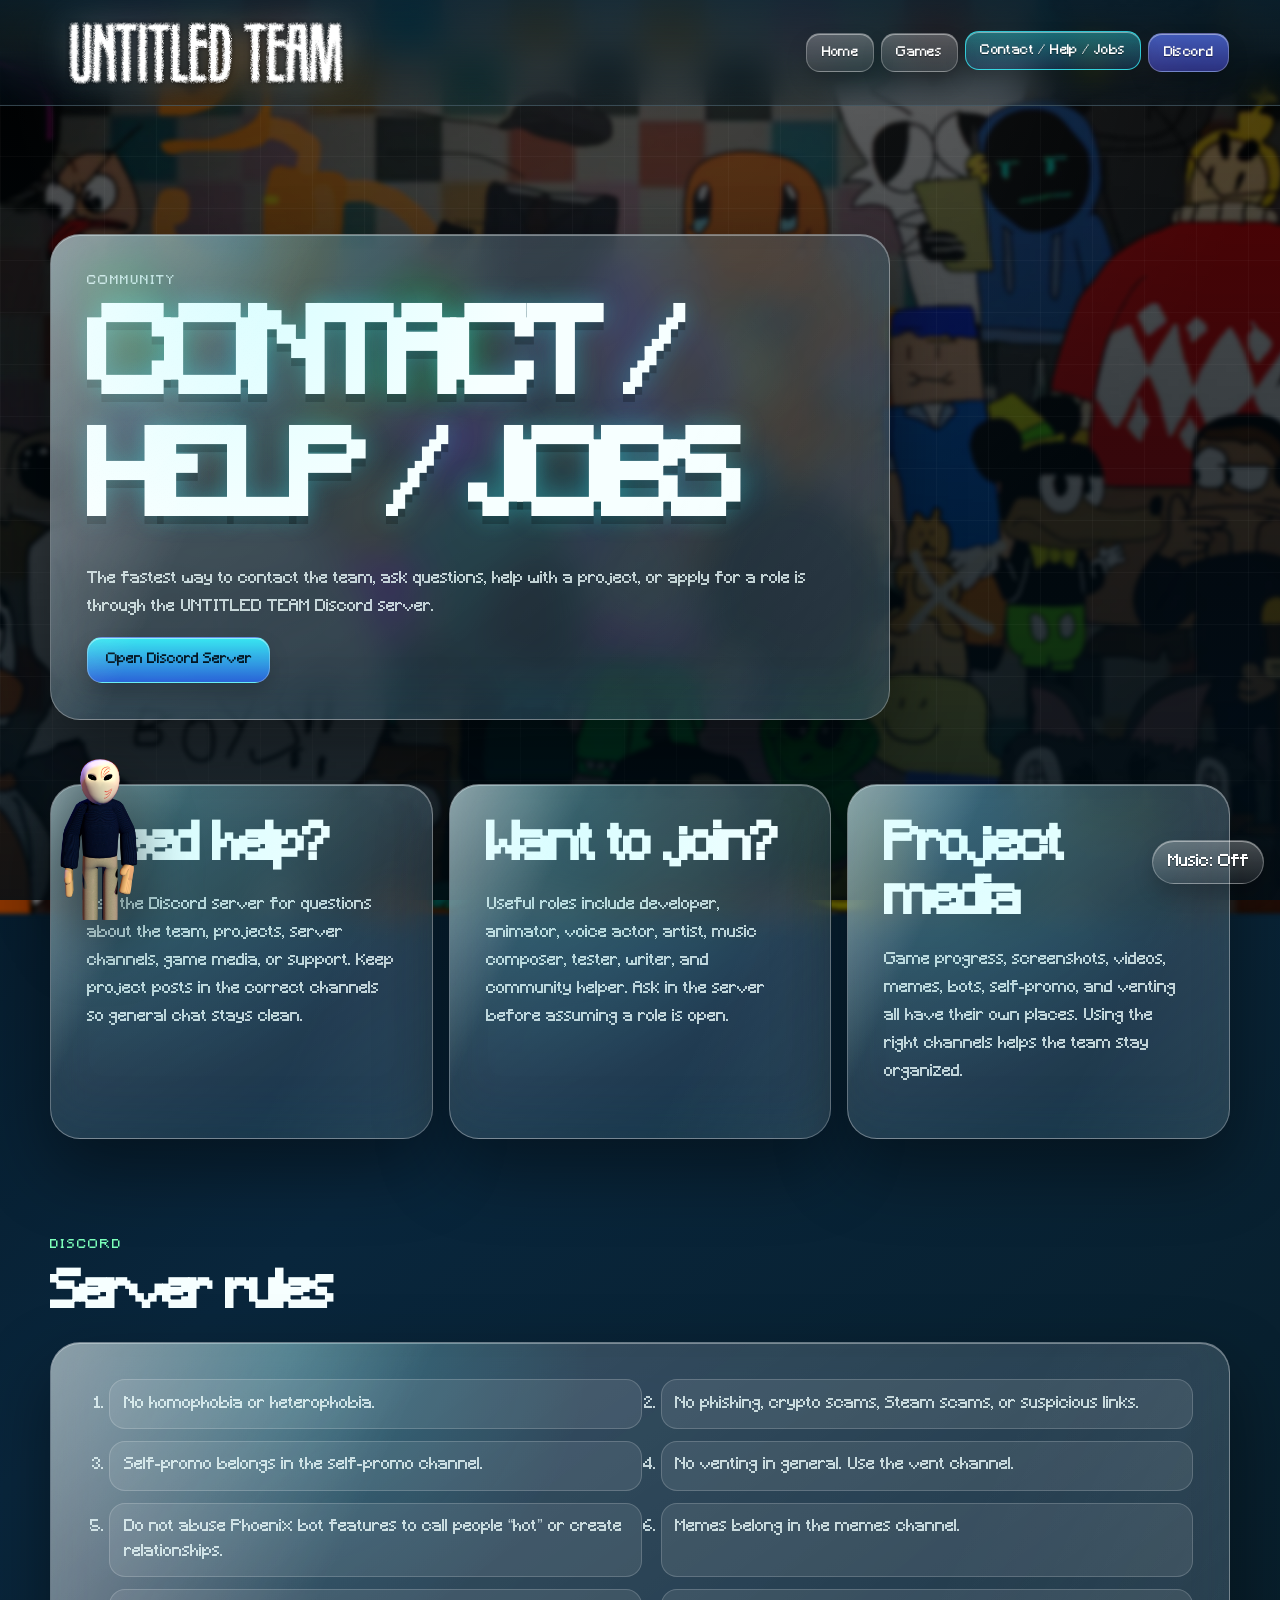
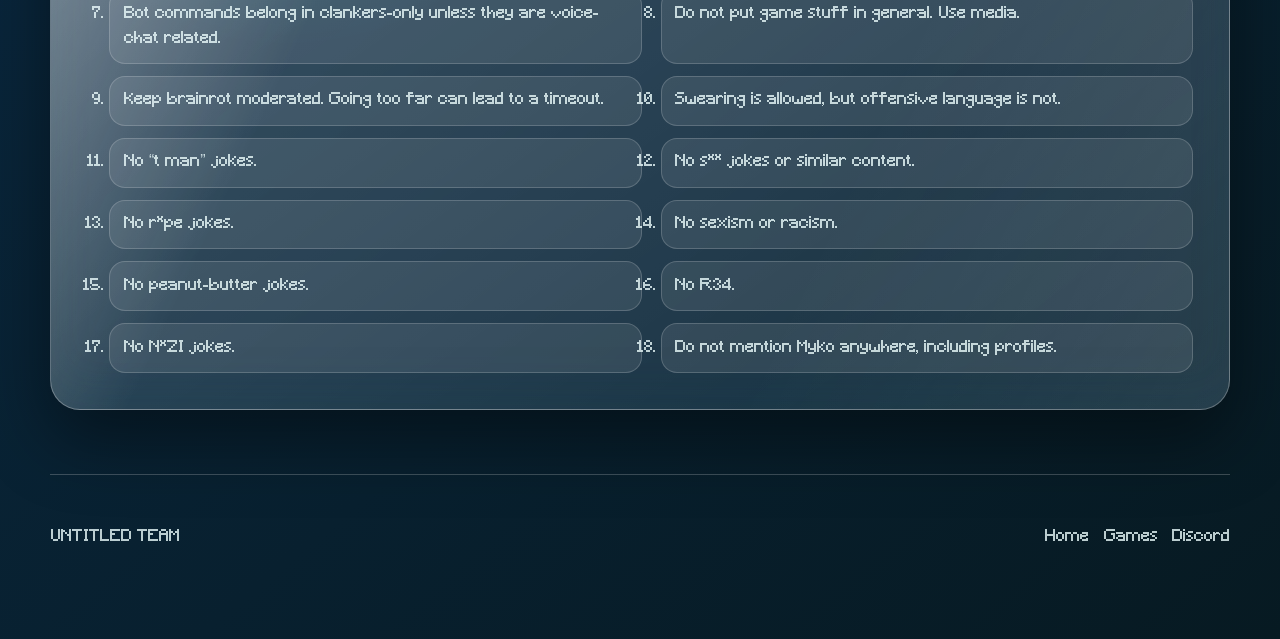
==== contact.html @ 63ffe0e3 "Add files via upload" ====
<!doctype html>
<html lang="en">
<head>
  <meta charset="utf-8">
  <meta name="viewport" content="width=device-width, initial-scale=1">
  <title>Contact / Help / Jobs | UNTITLED TEAM</title>
  <meta name="description" content="Contact UNTITLED TEAM, get help, view server rules, and find team role information.">
  <link rel="preload" href="assets/Font/Main_Font_MCUIE.ttf" as="font" type="font/ttf" crossorigin>
  <link rel="icon" href="assets/images/site_logo_2_scroll.png">
  <link rel="stylesheet" href="css/styles.css">
</head>
<body class="page-contact">
  <div class="ambient-grid" aria-hidden="true"></div>
  <img class="corner-character" src="assets/images/the-creation_Left-bottm_C.png" alt="">

  <header class="site-header" data-header>
    <a class="brand" href="index.html" aria-label="UNTITLED TEAM home">
      <img class="brand-main" src="assets/images/Site-logo_Main.png" alt="UNTITLED TEAM">
      <img class="brand-scroll" src="assets/images/site_logo_2_scroll.png" alt="UNTITLED TEAM">
    </a>
    <button class="menu-toggle" type="button" data-menu-toggle aria-label="Open navigation">Menu</button>
    <nav class="main-nav" data-nav>
      <a class="nav-link" href="index.html">Home</a>
      <a class="nav-link" href="games.html">Games</a>
      <a class="nav-link active" href="contact.html">Contact / Help / Jobs</a>
      <a class="discord-link" href="https://discord.gg/DcvFrMw9Rr" target="_blank" rel="noopener noreferrer">Discord</a>
    </nav>
  </header>

  <main>
    <section class="sub-hero contact-hero">
      <div class="glass-panel page-title-card">
        <p class="eyebrow">Community</p>
        <h1>Contact / Help / Jobs</h1>
        <p>The fastest way to contact the team, ask questions, help with a project, or apply for a role is through the UNTITLED TEAM Discord server.</p>
        <a class="button primary" href="https://discord.gg/DcvFrMw9Rr" target="_blank" rel="noopener noreferrer">Open Discord Server</a>
      </div>
    </section>

    <section class="section-shell contact-grid" id="jobs">
      <article class="glass-panel info-card">
        <h2>Need help?</h2>
        <p>Use the Discord server for questions about the team, projects, server channels, game media, or support. Keep project posts in the correct channels so general chat stays clean.</p>
      </article>
      <article class="glass-panel info-card">
        <h2>Want to join?</h2>
        <p>Useful roles include developer, animator, voice actor, artist, music composer, tester, writer, and community helper. Ask in the server before assuming a role is open.</p>
      </article>
      <article class="glass-panel info-card">
        <h2>Project media</h2>
        <p>Game progress, screenshots, videos, memes, bots, self-promo, and venting all have their own places. Using the right channels helps the team stay organized.</p>
      </article>
    </section>

    <section class="section-shell" id="rules">
      <div class="section-heading">
        <p class="eyebrow">Discord</p>
        <h2>Server rules</h2>
      </div>
      <div class="rules-panel glass-panel">
        <ol class="rules-list">
          <li>No homophobia or heterophobia.</li>
          <li>No phishing, crypto scams, Steam scams, or suspicious links.</li>
          <li>Self-promo belongs in the self-promo channel.</li>
          <li>No venting in general. Use the vent channel.</li>
          <li>Do not abuse Phoenix bot features to call people “hot” or create relationships.</li>
          <li>Memes belong in the memes channel.</li>
          <li>Bot commands belong in clankers-only unless they are voice-chat related.</li>
          <li>Do not put game stuff in general. Use media.</li>
          <li>Keep brainrot moderated. Going too far can lead to a timeout.</li>
          <li>Swearing is allowed, but offensive language is not.</li>
          <li>No “t man” jokes.</li>
          <li>No s** jokes or similar content.</li>
          <li>No r*pe jokes.</li>
          <li>No sexism or racism.</li>
          <li>No peanut-butter jokes.</li>
          <li>No R34.</li>
          <li>No N*ZI jokes.</li>
          <li>Do not mention Myko anywhere, including profiles.</li>
        </ol>
      </div>
    </section>
  </main>

  <button class="music-toggle" type="button" data-music-toggle aria-label="Toggle background music">Music: Off</button>
  <audio data-bg-audio loop preload="none" src="assets/Audio/BG_Music.mp3"></audio>

  <footer class="site-footer">
    <p>UNTITLED TEAM</p>
    <div>
      <a href="index.html">Home</a>
      <a href="games.html">Games</a>
      <a href="https://discord.gg/DcvFrMw9Rr" target="_blank" rel="noopener noreferrer">Discord</a>
    </div>
  </footer>

  <script src="js/main.js"></script>
</body>
</html>
---- css/styles.css ----
@font-face {
  font-family: "UTMain";
  src: url("../assets/Font/Main_Font_MCUIE.ttf") format("truetype");
  font-display: swap;
}

:root {
  --bg: #06131b;
  --panel: rgba(235, 255, 255, 0.14);
  --panel-strong: rgba(240, 255, 255, 0.24);
  --line: rgba(255, 255, 255, 0.32);
  --text: #f6ffff;
  --muted: rgba(238, 255, 255, 0.78);
  --cyan: #39f5ff;
  --blue: #4999ff;
  --green: #7cffba;
  --violet: #be8cff;
  --pink: #ff65d9;
  --shadow: rgba(0, 0, 0, 0.42);
}

* {
  box-sizing: border-box;
}

html {
  scroll-behavior: smooth;
}

body {
  margin: 0;
  min-height: 100vh;
  font-family: "UTMain", "Trebuchet MS", Arial, sans-serif;
  color: var(--text);
  background:
    radial-gradient(circle at 15% 12%, rgba(57, 245, 255, 0.24), transparent 28rem),
    radial-gradient(circle at 88% 6%, rgba(255, 101, 217, 0.18), transparent 24rem),
    linear-gradient(140deg, #03101a 0%, #09263c 45%, #071a22 100%);
  overflow-x: hidden;
}

body::before {
  content: "";
  position: fixed;
  inset: 0;
  z-index: -3;
  background-image: url("../assets/images/BG.jpg");
  background-size: cover;
  background-position: center;
  filter: blur(2px) saturate(1.08) brightness(0.54);
  transform: scale(1.03);
}

body::after {
  content: "";
  position: fixed;
  inset: 0;
  z-index: -2;
  background:
    linear-gradient(180deg, rgba(0, 0, 0, 0.36), rgba(2, 16, 25, 0.86)),
    radial-gradient(circle at 50% 0, rgba(255, 255, 255, 0.16), transparent 40rem);
  pointer-events: none;
}

a {
  color: inherit;
  text-decoration: none;
}

p {
  line-height: 1.75;
}

.ambient-grid {
  position: fixed;
  inset: 0;
  z-index: -1;
  opacity: 0.23;
  background-image:
    linear-gradient(rgba(255, 255, 255, 0.14) 1px, transparent 1px),
    linear-gradient(90deg, rgba(255, 255, 255, 0.14) 1px, transparent 1px);
  background-size: 52px 52px;
  mask-image: linear-gradient(to bottom, transparent, black 16%, black 78%, transparent);
}

.corner-character {
  position: fixed;
  left: clamp(-52px, -2.2vw, -18px);
  bottom: -20px;
  width: clamp(150px, 20vw, 330px);
  z-index: 11;
  pointer-events: none;
  filter: drop-shadow(0 20px 30px rgba(0, 0, 0, 0.58));
}

.site-header {
  position: sticky;
  top: 0;
  z-index: 20;
  display: flex;
  align-items: center;
  justify-content: space-between;
  gap: 1rem;
  padding: 1.1rem clamp(1rem, 4vw, 4rem);
  background: linear-gradient(180deg, rgba(7, 36, 54, 0.68), rgba(7, 36, 54, 0.22));
  border-bottom: 1px solid rgba(255, 255, 255, 0.18);
  backdrop-filter: blur(16px) saturate(1.45);
  transition: padding 220ms ease, background 220ms ease, box-shadow 220ms ease;
}

.site-header.is-scrolled {
  padding-block: 0.55rem;
  background: rgba(3, 18, 29, 0.88);
  box-shadow: 0 18px 45px rgba(0, 0, 0, 0.35);
}

.brand {
  position: relative;
  display: flex;
  align-items: center;
  min-width: 0;
}

.brand img {
  display: block;
  object-fit: contain;
  transition: opacity 180ms ease, transform 180ms ease, width 180ms ease, height 180ms ease;
}

.brand-main {
  width: min(310px, 48vw);
  max-height: 70px;
  filter: drop-shadow(0 0 18px rgba(255, 255, 255, 0.22));
}

.brand-scroll {
  position: absolute;
  left: 0;
  width: 56px;
  height: 56px;
  border-radius: 18px;
  opacity: 0;
  transform: scale(0.85) rotate(-5deg);
  border: 1px solid rgba(255, 255, 255, 0.28);
  box-shadow: inset 0 1px 0 rgba(255, 255, 255, 0.38), 0 0 22px rgba(49, 123, 255, 0.5);
}

.site-header.is-scrolled .brand-main {
  opacity: 0;
  transform: translateY(-10px) scale(0.9);
  width: 70px;
}

.site-header.is-scrolled .brand-scroll {
  opacity: 1;
  transform: scale(1) rotate(0deg);
}

.main-nav {
  display: flex;
  align-items: center;
  justify-content: flex-end;
  gap: 0.45rem;
  flex-wrap: wrap;
}

.nav-link,
.discord-link,
.button,
.music-toggle,
.menu-toggle {
  border: 1px solid rgba(255, 255, 255, 0.26);
  background: linear-gradient(180deg, rgba(255, 255, 255, 0.26), rgba(255, 255, 255, 0.08));
  color: #ffffff;
  box-shadow: inset 0 1px 0 rgba(255, 255, 255, 0.42), 0 10px 20px rgba(0, 0, 0, 0.17);
  text-shadow: 0 1px 1px rgba(0, 0, 0, 0.45);
}

.nav-link,
.discord-link {
  padding: 0.72rem 0.9rem;
  border-radius: 14px;
  font-size: 0.84rem;
  letter-spacing: 0.03em;
  transition: transform 160ms ease, background 160ms ease, border-color 160ms ease;
}

.nav-link:hover,
.discord-link:hover,
.nav-link.active {
  transform: translateY(-2px);
  border-color: rgba(57, 245, 255, 0.75);
  background: linear-gradient(180deg, rgba(57, 245, 255, 0.36), rgba(29, 94, 168, 0.26));
}

.discord-link {
  background: linear-gradient(180deg, rgba(92, 122, 255, 0.68), rgba(71, 72, 205, 0.56));
}

.menu-toggle {
  display: none;
  border-radius: 12px;
  padding: 0.7rem 0.9rem;
  font: inherit;
}

.hero-section,
.sub-hero,
.section-shell {
  width: min(1180px, calc(100% - 2rem));
  margin-inline: auto;
}

.hero-section {
  min-height: calc(100vh - 92px);
  display: grid;
  grid-template-columns: minmax(0, 1.35fr) minmax(300px, 0.65fr);
  align-items: center;
  gap: clamp(1rem, 3vw, 2rem);
  padding: clamp(4rem, 8vw, 8rem) 0 4rem;
}

.hero-bg {
  position: absolute;
  inset: 7rem 0 auto;
  height: 470px;
  z-index: -1;
  background:
    linear-gradient(90deg, rgba(57, 245, 255, 0.0), rgba(57, 245, 255, 0.18), rgba(255, 101, 217, 0.0)),
    linear-gradient(180deg, rgba(255, 255, 255, 0.18), rgba(255, 255, 255, 0));
  filter: blur(14px);
}

.glass-panel {
  position: relative;
  border: 1px solid var(--line);
  background:
    linear-gradient(145deg, rgba(255, 255, 255, 0.23), rgba(255, 255, 255, 0.07)),
    rgba(6, 31, 47, 0.48);
  border-radius: 30px;
  box-shadow:
    inset 0 1px 0 rgba(255, 255, 255, 0.36),
    inset 0 -24px 42px rgba(14, 70, 92, 0.14),
    0 30px 70px var(--shadow);
  backdrop-filter: blur(18px) saturate(1.5);
  overflow: hidden;
}

.glass-panel::before {
  content: "";
  position: absolute;
  inset: 0;
  pointer-events: none;
  background:
    linear-gradient(115deg, rgba(255, 255, 255, 0.42), transparent 26%, transparent 67%, rgba(255, 255, 255, 0.08)),
    radial-gradient(circle at 20% 0%, rgba(57, 245, 255, 0.19), transparent 19rem);
}

.hero-panel,
.hero-side,
.page-title-card,
.big-card,
.info-card,
.rules-panel,
.game-card,
.checklist-card,
.placeholder-tile,
.member-card {
  padding: clamp(1.25rem, 3vw, 2.25rem);
}

.hero-panel,
.hero-side,
.page-title-card,
.big-card,
.info-card,
.rules-panel,
.game-card,
.checklist-card,
.placeholder-tile,
.member-card > * {
  position: relative;
}

.eyebrow {
  margin: 0 0 0.8rem;
  color: var(--green);
  text-transform: uppercase;
  letter-spacing: 0.16em;
  font-size: 0.75rem;
}

h1,
h2,
h3 {
  margin: 0;
  line-height: 1.06;
}

h1 {
  font-size: clamp(3.2rem, 10vw, 8.2rem);
  letter-spacing: -0.08em;
  text-transform: uppercase;
  text-shadow: 0 8px 0 rgba(0, 0, 0, 0.22), 0 0 25px rgba(57, 245, 255, 0.34);
}

h2 {
  font-size: clamp(1.7rem, 4vw, 3.3rem);
  letter-spacing: -0.05em;
}

h3 {
  font-size: 1.1rem;
  color: #ffffff;
  overflow-wrap: anywhere;
}

.hero-copy,
.page-title-card p,
.big-card p,
.info-card p,
.checklist-card li,
.game-card p,
.member-card p,
.site-footer p {
  color: var(--muted);
}

.hero-copy {
  max-width: 760px;
  font-size: clamp(1.05rem, 2vw, 1.25rem);
}

.hero-actions {
  display: flex;
  flex-wrap: wrap;
  gap: 0.8rem;
  margin-top: 1.6rem;
}

.button {
  display: inline-flex;
  align-items: center;
  justify-content: center;
  gap: 0.5rem;
  min-height: 46px;
  padding: 0.85rem 1.1rem;
  border-radius: 15px;
  font-size: 0.9rem;
  transition: transform 160ms ease, filter 160ms ease;
}

.button:hover {
  transform: translateY(-2px);
  filter: brightness(1.12);
}

.button.primary {
  background: linear-gradient(180deg, rgba(57, 245, 255, 0.92), rgba(41, 109, 255, 0.78));
  color: #031521;
  text-shadow: none;
}

.button.ghost {
  background: linear-gradient(180deg, rgba(255, 255, 255, 0.23), rgba(255, 255, 255, 0.08));
}

.button.small {
  min-height: 38px;
  padding: 0.7rem 0.9rem;
  font-size: 0.78rem;
}

.hero-side {
  align-self: stretch;
  display: flex;
  flex-direction: column;
  justify-content: center;
}

.status-light {
  width: 18px;
  height: 18px;
  display: inline-block;
  border-radius: 50%;
  margin-bottom: 1rem;
  background: var(--green);
  box-shadow: 0 0 18px var(--green), 0 0 42px rgba(124, 255, 186, 0.5);
}

.stat-grid {
  display: grid;
  grid-template-columns: repeat(3, 1fr);
  gap: 0.7rem;
  margin: 1.4rem 0;
}

.stat-grid div {
  padding: 1rem;
  border: 1px solid rgba(255, 255, 255, 0.24);
  border-radius: 18px;
  background: rgba(255, 255, 255, 0.1);
}

.stat-grid strong {
  display: block;
  font-size: 1.7rem;
  color: var(--cyan);
}

.stat-grid span {
  display: block;
  margin-top: 0.3rem;
  color: var(--muted);
  font-size: 0.7rem;
}

.section-shell {
  padding: 2rem 0 4rem;
}

.section-heading {
  margin-bottom: 1.2rem;
}

.section-heading.with-action {
  display: flex;
  align-items: end;
  justify-content: space-between;
  gap: 1rem;
}

.about-layout,
.game-layout,
.contact-grid {
  display: grid;
  grid-template-columns: minmax(0, 1fr) minmax(280px, 0.48fr);
  gap: 1rem;
}

.tile-stack,
.placeholder-grid {
  display: grid;
  grid-template-columns: repeat(2, minmax(0, 1fr));
  gap: 1rem;
}

.metro-tile {
  min-height: 146px;
  display: flex;
  align-items: flex-end;
  padding: 1rem;
  border-radius: 26px;
  border: 1px solid rgba(255, 255, 255, 0.3);
  box-shadow: inset 0 1px 0 rgba(255, 255, 255, 0.35), 0 20px 42px rgba(0, 0, 0, 0.22);
  overflow: hidden;
}

.metro-tile span {
  font-size: 1.2rem;
  text-shadow: 0 2px 3px rgba(0, 0, 0, 0.4);
}

.metro-tile.cyan { background: linear-gradient(135deg, rgba(57, 245, 255, 0.88), rgba(0, 91, 145, 0.76)); }
.metro-tile.green { background: linear-gradient(135deg, rgba(124, 255, 186, 0.86), rgba(0, 126, 92, 0.72)); }
.metro-tile.blue { background: linear-gradient(135deg, rgba(73, 153, 255, 0.88), rgba(35, 57, 199, 0.78)); }
.metro-tile.violet { background: linear-gradient(135deg, rgba(190, 140, 255, 0.88), rgba(92, 38, 142, 0.78)); }

.member-grid {
  display: grid;
  grid-template-columns: repeat(auto-fit, minmax(230px, 1fr));
  gap: 0.9rem;
}

.member-card {
  min-height: 126px;
  border-radius: 22px;
  transition: transform 160ms ease, border-color 160ms ease;
}

.member-card:hover {
  transform: translateY(-4px);
  border-color: rgba(57, 245, 255, 0.72);
}

.member-card p {
  margin-bottom: 0;
  font-size: 0.84rem;
}

.sub-hero {
  padding: clamp(5rem, 10vw, 8rem) 0 2rem;
}

.page-title-card {
  max-width: 840px;
}

.page-title-card h1 {
  font-size: clamp(3.8rem, 9vw, 7.4rem);
}

.game-layout {
  align-items: stretch;
}

.game-card.featured {
  min-height: 310px;
  display: flex;
  flex-direction: column;
  justify-content: center;
}

.game-badge {
  width: fit-content;
  margin-bottom: 1rem;
  padding: 0.45rem 0.75rem;
  border-radius: 999px;
  background: rgba(124, 255, 186, 0.18);
  border: 1px solid rgba(124, 255, 186, 0.4);
  color: var(--green);
}

.project-tags {
  display: flex;
  flex-wrap: wrap;
  gap: 0.55rem;
  margin-top: 1rem;
}

.project-tags span {
  border-radius: 999px;
  padding: 0.45rem 0.65rem;
  background: rgba(255, 255, 255, 0.12);
  border: 1px solid rgba(255, 255, 255, 0.22);
  font-size: 0.76rem;
}

.checklist-card ul {
  margin: 1rem 0 0;
  padding-left: 1.2rem;
}

.placeholder-grid {
  grid-template-columns: repeat(auto-fit, minmax(180px, 1fr));
}

.placeholder-tile {
  min-height: 180px;
  display: flex;
  flex-direction: column;
  justify-content: space-between;
}

.placeholder-tile span {
  font-size: 2rem;
  color: var(--cyan);
}

.contact-grid {
  grid-template-columns: repeat(3, minmax(0, 1fr));
}

.rules-panel {
  max-height: none;
}

.rules-list {
  position: relative;
  display: grid;
  grid-template-columns: repeat(2, minmax(0, 1fr));
  gap: 0.75rem 1.2rem;
  margin: 0;
  padding-left: 1.4rem;
}

.rules-list li {
  padding: 0.72rem 0.85rem;
  border-radius: 16px;
  background: rgba(255, 255, 255, 0.09);
  border: 1px solid rgba(255, 255, 255, 0.18);
  color: var(--muted);
  line-height: 1.55;
}

.music-toggle {
  position: fixed;
  right: 1rem;
  bottom: 1rem;
  z-index: 30;
  padding: 0.78rem 0.9rem;
  border-radius: 999px;
  font: inherit;
  cursor: pointer;
}

.music-toggle.is-playing {
  background: linear-gradient(180deg, rgba(124, 255, 186, 0.8), rgba(29, 159, 111, 0.68));
  color: #04130e;
  text-shadow: none;
}

.site-footer {
  display: flex;
  justify-content: space-between;
  align-items: center;
  gap: 1rem;
  flex-wrap: wrap;
  width: min(1180px, calc(100% - 2rem));
  margin: 0 auto;
  padding: 2rem 0 4.5rem;
  border-top: 1px solid rgba(255, 255, 255, 0.22);
}

.site-footer div {
  display: flex;
  flex-wrap: wrap;
  gap: 0.9rem;
}

.site-footer a {
  color: var(--muted);
}

@media (max-width: 980px) {
  .hero-section,
  .about-layout,
  .game-layout,
  .contact-grid {
    grid-template-columns: 1fr;
  }

  .hero-section {
    padding-top: 3rem;
  }

  .contact-grid {
    grid-template-columns: 1fr;
  }

  .rules-list {
    grid-template-columns: 1fr;
  }
}

@media (max-width: 760px) {
  .site-header {
    align-items: center;
  }

  .menu-toggle {
    display: inline-flex;
  }

  .main-nav {
    position: absolute;
    top: calc(100% + 0.5rem);
    left: 1rem;
    right: 1rem;
    display: none;
    flex-direction: column;
    align-items: stretch;
    padding: 0.75rem;
    border-radius: 20px;
    background: rgba(3, 18, 29, 0.94);
    border: 1px solid rgba(255, 255, 255, 0.24);
    box-shadow: 0 20px 45px rgba(0, 0, 0, 0.35);
    backdrop-filter: blur(18px);
  }

  .main-nav.is-open {
    display: flex;
  }

  .nav-link,
  .discord-link {
    text-align: center;
  }

  .tile-stack {
    grid-template-columns: 1fr;
  }

  .corner-character {
    opacity: 0.42;
    width: 155px;
  }

  .stat-grid {
    grid-template-columns: 1fr;
  }

  .section-heading.with-action {
    align-items: start;
    flex-direction: column;
  }
}

@media (prefers-reduced-motion: reduce) {
  *, *::before, *::after {
    scroll-behavior: auto !important;
    transition: none !important;
    animation: none !important;
  }
}
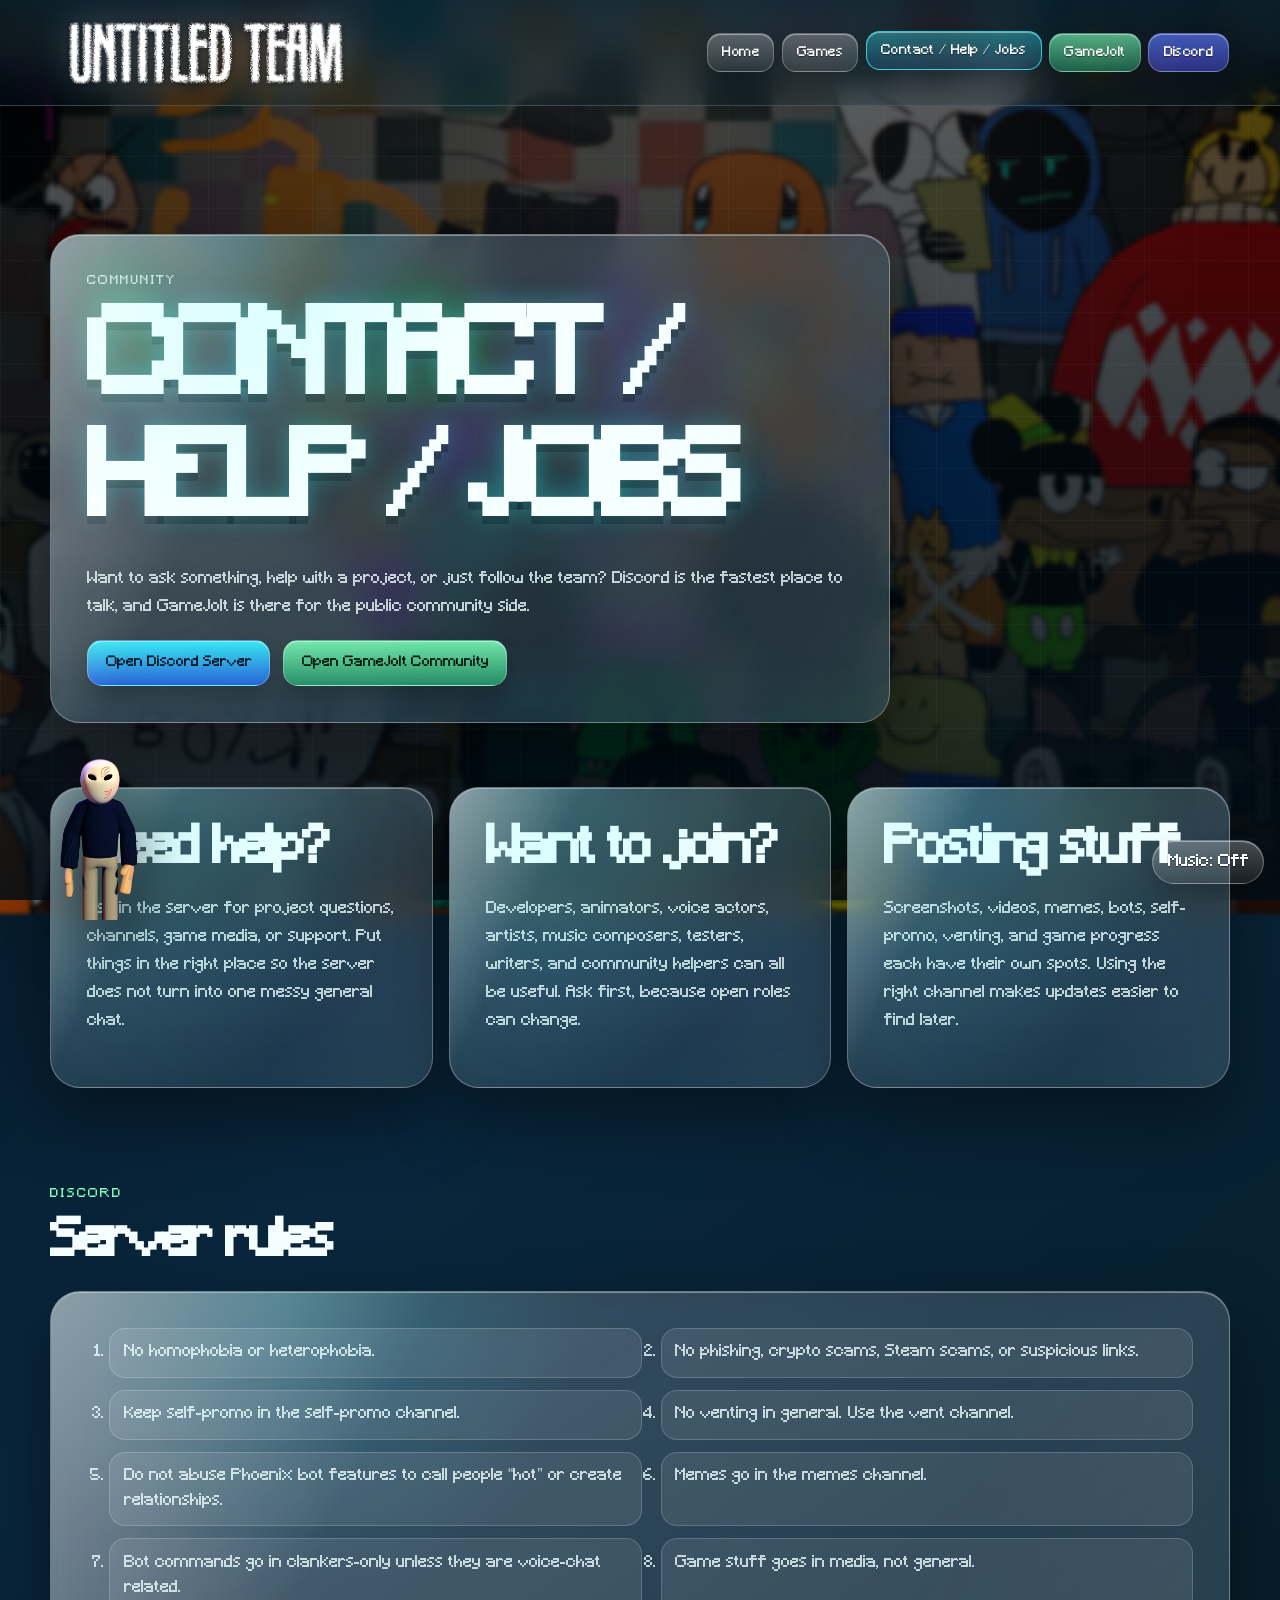
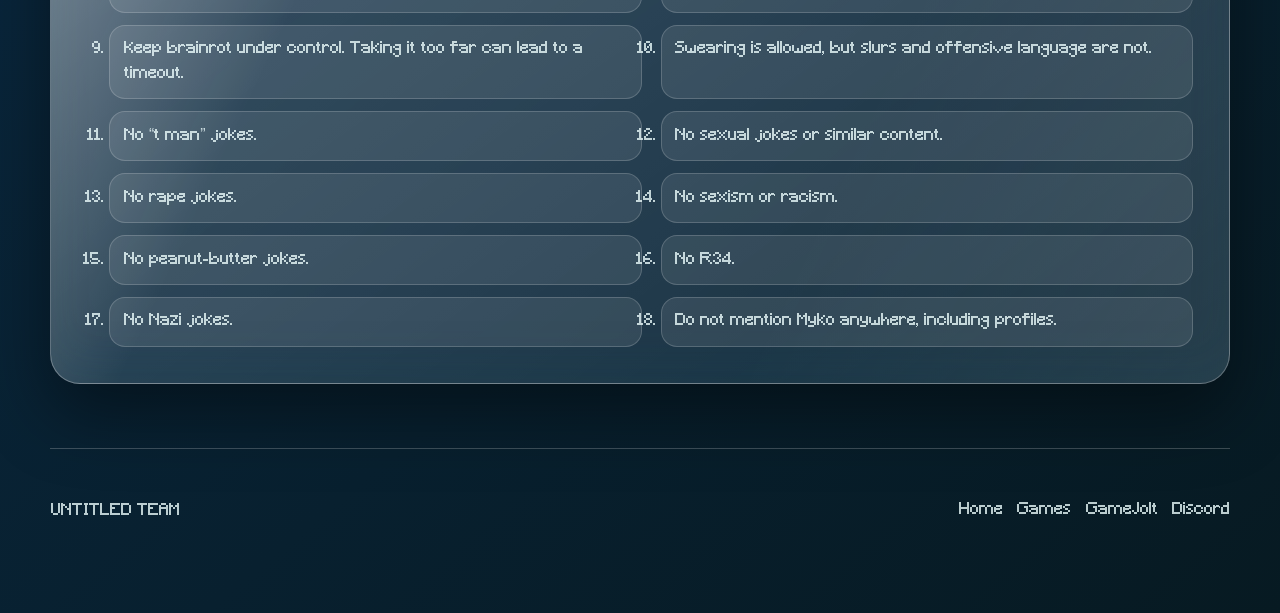
==== commit e768a758: "Members List update & GJ UT Community" ====
--- a/contact.html
+++ b/contact.html
@@ -4,7 +4,7 @@
   <meta charset="utf-8">
   <meta name="viewport" content="width=device-width, initial-scale=1">
   <title>Contact / Help / Jobs | UNTITLED TEAM</title>
-  <meta name="description" content="Contact UNTITLED TEAM, get help, view server rules, and find team role information.">
+  <meta name="description" content="Contact UNTITLED TEAM, find community links, read server rules, and check what roles may help the team.">
   <link rel="preload" href="assets/Font/Main_Font_MCUIE.ttf" as="font" type="font/ttf" crossorigin>
   <link rel="icon" href="assets/images/site_logo_2_scroll.png">
   <link rel="stylesheet" href="css/styles.css">
@@ -23,6 +23,7 @@
       <a class="nav-link" href="index.html">Home</a>
       <a class="nav-link" href="games.html">Games</a>
       <a class="nav-link active" href="contact.html">Contact / Help / Jobs</a>
+      <a class="community-link" href="https://gamejolt.com/c/UntitledTeam-zemf3v/general" target="_blank" rel="noopener noreferrer">GameJolt</a>
       <a class="discord-link" href="https://discord.gg/DcvFrMw9Rr" target="_blank" rel="noopener noreferrer">Discord</a>
     </nav>
   </header>
@@ -32,23 +33,26 @@
       <div class="glass-panel page-title-card">
         <p class="eyebrow">Community</p>
         <h1>Contact / Help / Jobs</h1>
-        <p>The fastest way to contact the team, ask questions, help with a project, or apply for a role is through the UNTITLED TEAM Discord server.</p>
-        <a class="button primary" href="https://discord.gg/DcvFrMw9Rr" target="_blank" rel="noopener noreferrer">Open Discord Server</a>
+        <p>Want to ask something, help with a project, or just follow the team? Discord is the fastest place to talk, and GameJolt is there for the public community side.</p>
+        <div class="hero-actions compact-actions">
+          <a class="button primary" href="https://discord.gg/DcvFrMw9Rr" target="_blank" rel="noopener noreferrer">Open Discord Server</a>
+          <a class="button gamejolt" href="https://gamejolt.com/c/UntitledTeam-zemf3v/general" target="_blank" rel="noopener noreferrer">Open GameJolt Community</a>
+        </div>
       </div>
     </section>
 
     <section class="section-shell contact-grid" id="jobs">
       <article class="glass-panel info-card">
         <h2>Need help?</h2>
-        <p>Use the Discord server for questions about the team, projects, server channels, game media, or support. Keep project posts in the correct channels so general chat stays clean.</p>
+        <p>Ask in the server for project questions, channels, game media, or support. Put things in the right place so the server does not turn into one messy general chat.</p>
       </article>
       <article class="glass-panel info-card">
         <h2>Want to join?</h2>
-        <p>Useful roles include developer, animator, voice actor, artist, music composer, tester, writer, and community helper. Ask in the server before assuming a role is open.</p>
+        <p>Developers, animators, voice actors, artists, music composers, testers, writers, and community helpers can all be useful. Ask first, because open roles can change.</p>
       </article>
       <article class="glass-panel info-card">
-        <h2>Project media</h2>
-        <p>Game progress, screenshots, videos, memes, bots, self-promo, and venting all have their own places. Using the right channels helps the team stay organized.</p>
+        <h2>Posting stuff</h2>
+        <p>Screenshots, videos, memes, bots, self-promo, venting, and game progress each have their own spots. Using the right channel makes updates easier to find later.</p>
       </article>
     </section>
 
@@ -61,21 +65,21 @@
         <ol class="rules-list">
           <li>No homophobia or heterophobia.</li>
           <li>No phishing, crypto scams, Steam scams, or suspicious links.</li>
-          <li>Self-promo belongs in the self-promo channel.</li>
+          <li>Keep self-promo in the self-promo channel.</li>
           <li>No venting in general. Use the vent channel.</li>
           <li>Do not abuse Phoenix bot features to call people “hot” or create relationships.</li>
-          <li>Memes belong in the memes channel.</li>
-          <li>Bot commands belong in clankers-only unless they are voice-chat related.</li>
-          <li>Do not put game stuff in general. Use media.</li>
-          <li>Keep brainrot moderated. Going too far can lead to a timeout.</li>
-          <li>Swearing is allowed, but offensive language is not.</li>
+          <li>Memes go in the memes channel.</li>
+          <li>Bot commands go in clankers-only unless they are voice-chat related.</li>
+          <li>Game stuff goes in media, not general.</li>
+          <li>Keep brainrot under control. Taking it too far can lead to a timeout.</li>
+          <li>Swearing is allowed, but slurs and offensive language are not.</li>
           <li>No “t man” jokes.</li>
-          <li>No s** jokes or similar content.</li>
-          <li>No r*pe jokes.</li>
+          <li>No sexual jokes or similar content.</li>
+          <li>No rape jokes.</li>
           <li>No sexism or racism.</li>
           <li>No peanut-butter jokes.</li>
           <li>No R34.</li>
-          <li>No N*ZI jokes.</li>
+          <li>No Nazi jokes.</li>
           <li>Do not mention Myko anywhere, including profiles.</li>
         </ol>
       </div>
@@ -90,6 +94,7 @@
     <div>
       <a href="index.html">Home</a>
       <a href="games.html">Games</a>
+      <a href="https://gamejolt.com/c/UntitledTeam-zemf3v/general" target="_blank" rel="noopener noreferrer">GameJolt</a>
       <a href="https://discord.gg/DcvFrMw9Rr" target="_blank" rel="noopener noreferrer">Discord</a>
     </div>
   </footer>
--- a/css/styles.css
+++ b/css/styles.css
@@ -6,8 +6,8 @@
 
 :root {
   --bg: #06131b;
-  --panel: rgba(235, 255, 255, 0.14);
-  --panel-strong: rgba(240, 255, 255, 0.24);
+  --panel: rgba(21, 21, 21, 0.14);
+  --panel-strong: rgba(42, 42, 42, 0.24);
   --line: rgba(255, 255, 255, 0.32);
   --text: #f6ffff;
   --muted: rgba(238, 255, 255, 0.78);
@@ -166,6 +166,7 @@
 
 .nav-link,
 .discord-link,
+.community-link,
 .button,
 .music-toggle,
 .menu-toggle {
@@ -177,7 +178,8 @@
 }
 
 .nav-link,
-.discord-link {
+.discord-link,
+.community-link {
   padding: 0.72rem 0.9rem;
   border-radius: 14px;
   font-size: 0.84rem;
@@ -187,6 +189,7 @@
 
 .nav-link:hover,
 .discord-link:hover,
+.community-link:hover,
 .nav-link.active {
   transform: translateY(-2px);
   border-color: rgba(57, 245, 255, 0.75);
@@ -195,6 +198,10 @@
 
 .discord-link {
   background: linear-gradient(180deg, rgba(92, 122, 255, 0.68), rgba(71, 72, 205, 0.56));
+}
+
+.community-link {
+  background: linear-gradient(180deg, rgba(124, 255, 186, 0.64), rgba(36, 149, 110, 0.54));
 }
 
 .menu-toggle {
@@ -338,6 +345,10 @@
   margin-top: 1.6rem;
 }
 
+.compact-actions {
+  margin-top: 1.2rem;
+}
+
 .button {
   display: inline-flex;
   align-items: center;
@@ -365,6 +376,12 @@
   background: linear-gradient(180deg, rgba(255, 255, 255, 0.23), rgba(255, 255, 255, 0.08));
 }
 
+.button.gamejolt {
+  background: linear-gradient(180deg, rgba(124, 255, 186, 0.88), rgba(41, 174, 116, 0.72));
+  color: #031710;
+  text-shadow: none;
+}
+
 .button.small {
   min-height: 38px;
   padding: 0.7rem 0.9rem;
@@ -486,6 +503,38 @@
 .member-card p {
   margin-bottom: 0;
   font-size: 0.84rem;
+}
+
+.member-card code {
+  color: #ffffff;
+}
+
+.member-roles {
+  display: flex;
+  flex-wrap: wrap;
+  gap: 0.45rem;
+  margin-top: 0.85rem;
+}
+
+.member-roles span {
+  display: inline-flex;
+  align-items: center;
+  width: fit-content;
+  padding: 0.38rem 0.55rem;
+  border-radius: 999px;
+  border: 1px solid rgba(255, 255, 255, 0.22);
+  background: rgba(255, 255, 255, 0.1);
+  color: var(--muted);
+}
+
+.member-loading,
+.member-empty,
+.member-error {
+  grid-column: 1 / -1;
+}
+
+.member-error {
+  border-color: rgba(255, 101, 217, 0.72);
 }
 
 .sub-hero {
@@ -673,7 +722,8 @@
   }
 
   .nav-link,
-  .discord-link {
+  .discord-link,
+  .community-link {
     text-align: center;
   }
 
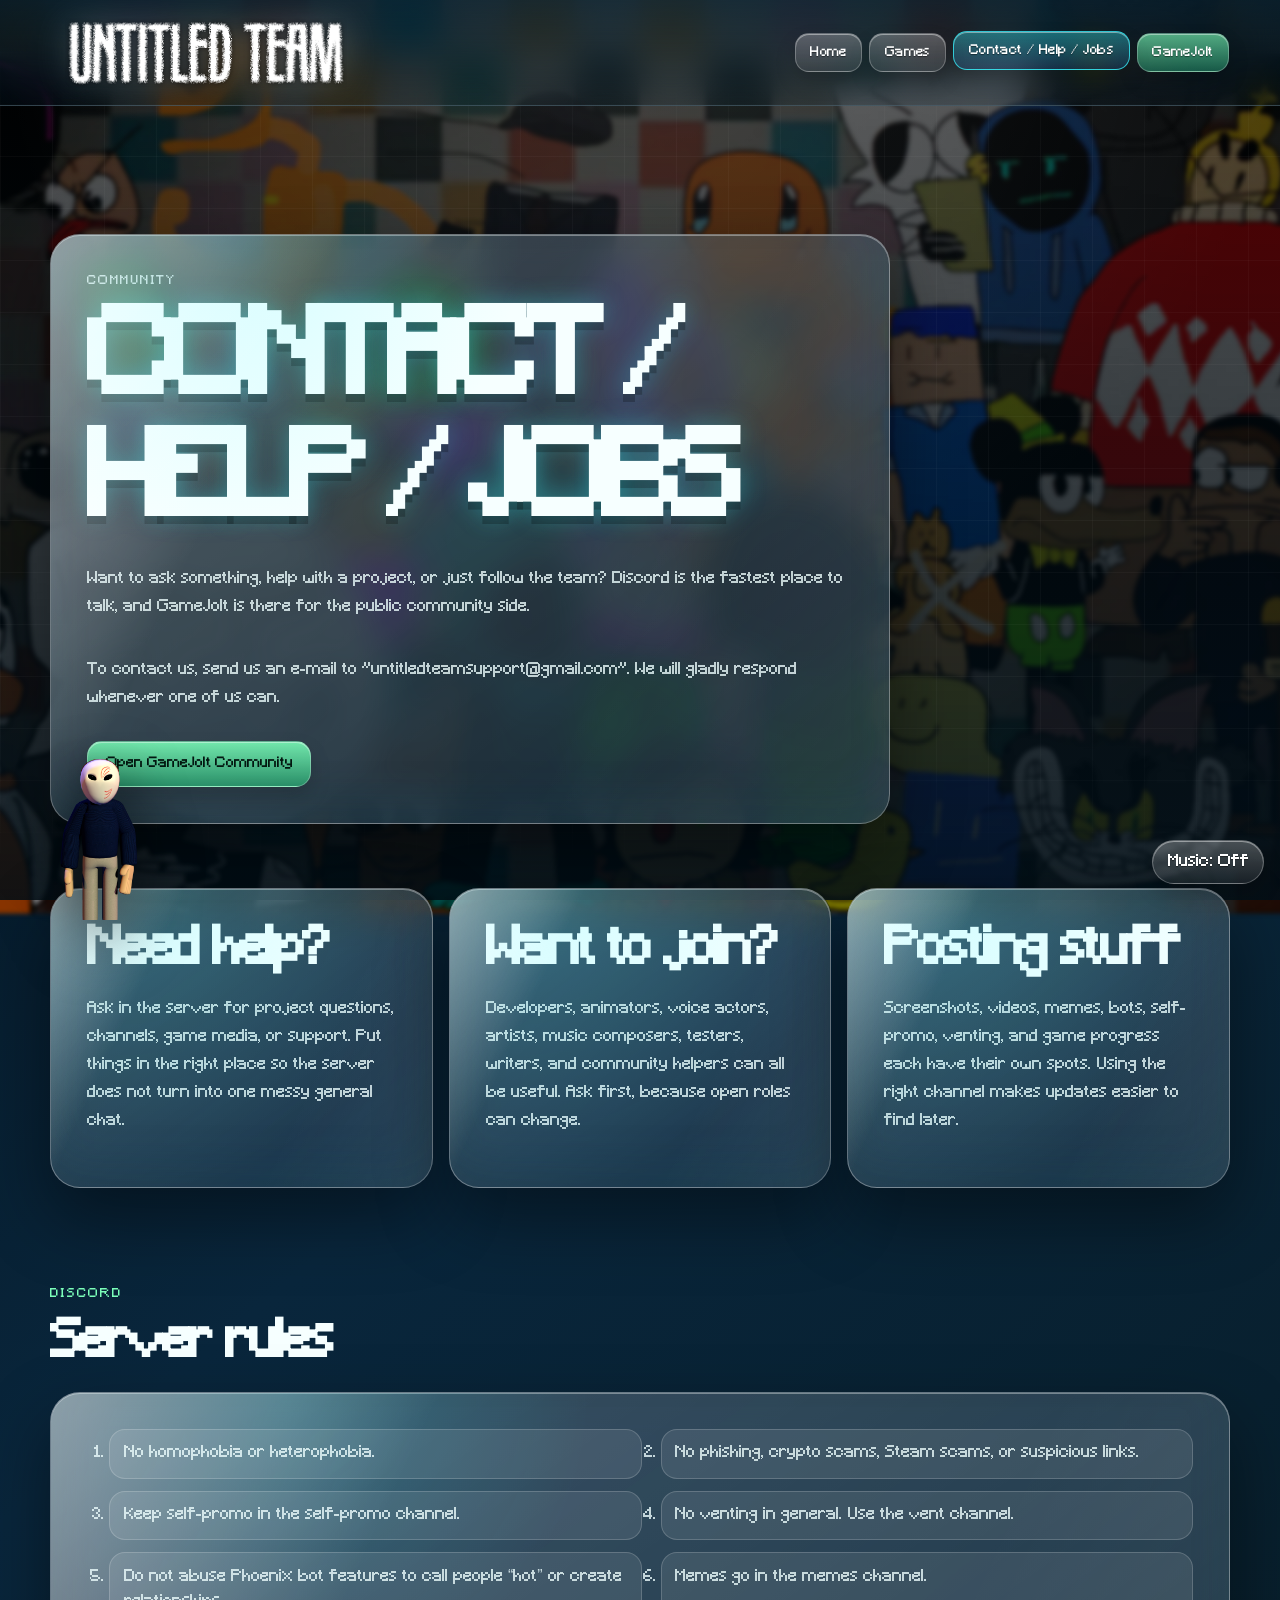
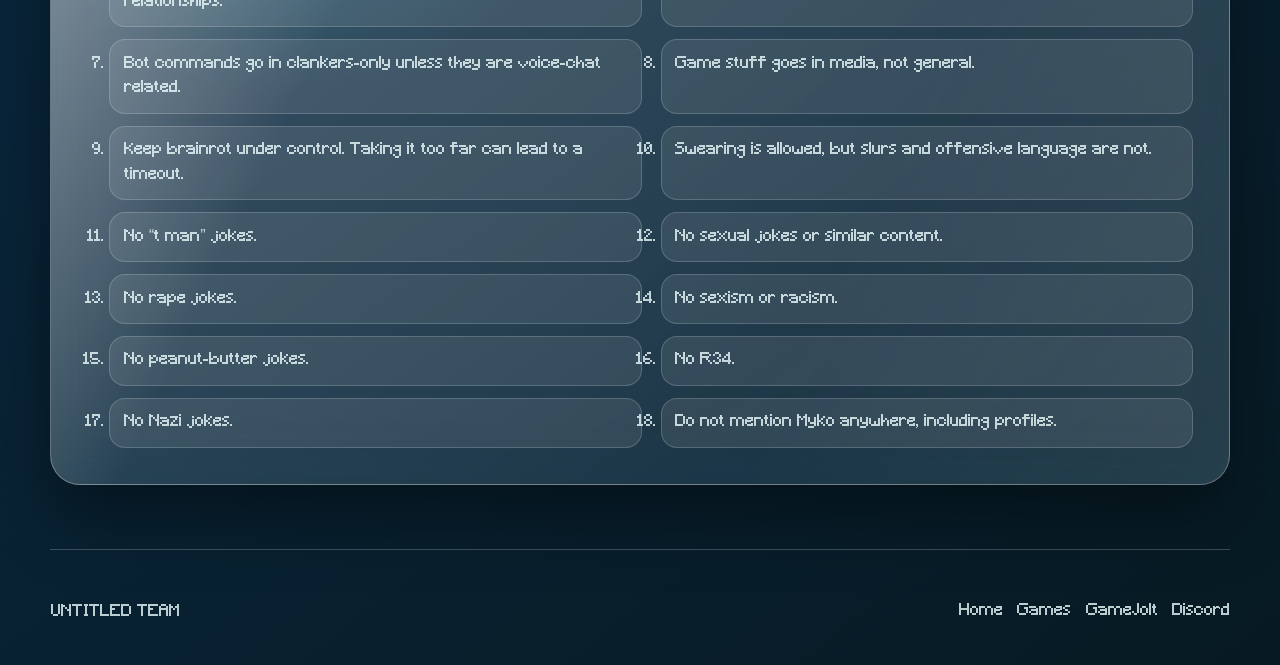
==== commit 16e1bc95: "Update contact.html updated way to contact us to find a job." ====
--- a/contact.html
+++ b/contact.html
@@ -24,7 +24,6 @@
       <a class="nav-link" href="games.html">Games</a>
       <a class="nav-link active" href="contact.html">Contact / Help / Jobs</a>
       <a class="community-link" href="https://gamejolt.com/c/UntitledTeam-zemf3v/general" target="_blank" rel="noopener noreferrer">GameJolt</a>
-      <a class="discord-link" href="https://discord.gg/DcvFrMw9Rr" target="_blank" rel="noopener noreferrer">Discord</a>
     </nav>
   </header>
 
@@ -35,7 +34,7 @@
         <h1>Contact / Help / Jobs</h1>
         <p>Want to ask something, help with a project, or just follow the team? Discord is the fastest place to talk, and GameJolt is there for the public community side.</p>
         <div class="hero-actions compact-actions">
-          <a class="button primary" href="https://discord.gg/DcvFrMw9Rr" target="_blank" rel="noopener noreferrer">Open Discord Server</a>
+          <p>To contact us, send us an e-mail to "untitledteamsupport@gmail.com". We will gladly respond whenever one of us can. </p>
           <a class="button gamejolt" href="https://gamejolt.com/c/UntitledTeam-zemf3v/general" target="_blank" rel="noopener noreferrer">Open GameJolt Community</a>
         </div>
       </div>
--- a/css/styles.css
+++ b/css/styles.css
@@ -568,6 +568,230 @@
   background: rgba(124, 255, 186, 0.18);
   border: 1px solid rgba(124, 255, 186, 0.4);
   color: var(--green);
+}
+
+
+.section-note {
+  max-width: 760px;
+  margin: 0.35rem 0 0;
+  color: var(--muted);
+  font-size: 0.86rem;
+}
+
+.section-note code,
+.game-guide code,
+.games-page-hero code {
+  color: #ffffff;
+}
+
+.library-heading {
+  align-items: stretch;
+}
+
+.mini-stats {
+  display: grid;
+  grid-template-columns: repeat(2, minmax(90px, 1fr));
+  gap: 0.65rem;
+  min-width: min(100%, 260px);
+  padding: 0.85rem;
+}
+
+.mini-stats div {
+  padding: 0.85rem;
+  border-radius: 18px;
+  background: rgba(255, 255, 255, 0.1);
+  border: 1px solid rgba(255, 255, 255, 0.18);
+}
+
+.mini-stats strong {
+  display: block;
+  font-size: 1.55rem;
+  color: var(--cyan);
+}
+
+.mini-stats span {
+  display: block;
+  margin-top: 0.2rem;
+  color: var(--muted);
+  font-size: 0.72rem;
+}
+
+.creator-filter {
+  display: flex;
+  flex-wrap: wrap;
+  gap: 0.55rem;
+  margin: 1rem 0 1.2rem;
+  padding: 0.7rem;
+}
+
+.creator-filter button {
+  cursor: pointer;
+  border: 1px solid rgba(255, 255, 255, 0.22);
+  border-radius: 999px;
+  padding: 0.55rem 0.72rem;
+  color: var(--text);
+  font: inherit;
+  font-size: 0.76rem;
+  background: rgba(255, 255, 255, 0.1);
+  box-shadow: inset 0 1px 0 rgba(255, 255, 255, 0.24);
+  transition: transform 150ms ease, border-color 150ms ease, background 150ms ease;
+}
+
+.creator-filter button:hover,
+.creator-filter button.active {
+  transform: translateY(-2px);
+  border-color: rgba(57, 245, 255, 0.72);
+  background: rgba(57, 245, 255, 0.18);
+}
+
+.games-grid {
+  display: grid;
+  grid-template-columns: repeat(auto-fit, minmax(280px, 1fr));
+  gap: 1rem;
+}
+
+.game-library-card {
+  min-height: 100%;
+  overflow: hidden;
+  display: flex;
+  flex-direction: column;
+  padding: 0;
+  border-radius: 26px;
+  transition: transform 160ms ease, border-color 160ms ease, box-shadow 160ms ease;
+}
+
+.game-library-card:hover {
+  transform: translateY(-4px);
+  border-color: rgba(124, 255, 186, 0.68);
+  box-shadow: 0 20px 48px rgba(0, 0, 0, 0.34);
+}
+
+.game-banner {
+  position: relative;
+  min-height: 164px;
+  aspect-ratio: 16 / 9;
+  overflow: hidden;
+  border-radius: 22px 22px 0 0;
+  background:
+    radial-gradient(circle at 24% 18%, rgba(57, 245, 255, 0.35), transparent 38%),
+    radial-gradient(circle at 78% 16%, rgba(255, 101, 217, 0.24), transparent 35%),
+    linear-gradient(135deg, rgba(26, 61, 88, 0.94), rgba(15, 24, 41, 0.94));
+}
+
+.game-banner img {
+  width: 100%;
+  height: 100%;
+  display: block;
+  object-fit: cover;
+}
+
+.game-banner.no-image {
+  display: grid;
+  place-items: center;
+}
+
+.game-banner.no-image span {
+  position: absolute;
+  right: 0.8rem;
+  bottom: 0.75rem;
+  padding: 0.35rem 0.55rem;
+  border-radius: 999px;
+  color: var(--muted);
+  background: rgba(0, 0, 0, 0.22);
+  border: 1px solid rgba(255, 255, 255, 0.18);
+  font-size: 0.68rem;
+}
+
+.game-banner-placeholder {
+  display: grid;
+  place-items: center;
+  min-height: 164px;
+  width: 100%;
+  font-size: clamp(2rem, 8vw, 4.3rem);
+  color: rgba(255, 255, 255, 0.86);
+  text-shadow: 0 4px 18px rgba(0, 0, 0, 0.45);
+  background:
+    linear-gradient(90deg, rgba(255, 255, 255, 0.08) 1px, transparent 1px),
+    linear-gradient(rgba(255, 255, 255, 0.08) 1px, transparent 1px);
+  background-size: 34px 34px;
+}
+
+.game-card-body {
+  flex: 1;
+  padding: 1.1rem;
+  display: flex;
+  flex-direction: column;
+}
+
+.game-card-body h3 {
+  margin-top: 0.5rem;
+}
+
+.game-card-body p {
+  margin-bottom: 0;
+  font-size: 0.84rem;
+}
+
+.game-creator {
+  color: var(--muted);
+}
+
+.game-creator strong {
+  color: #ffffff;
+}
+
+.game-meta-line {
+  display: flex;
+  flex-wrap: wrap;
+  gap: 0.45rem;
+}
+
+.game-meta-line span,
+.needs-banner {
+  display: inline-flex;
+  align-items: center;
+  width: fit-content;
+  padding: 0.36rem 0.55rem;
+  border-radius: 999px;
+  border: 1px solid rgba(124, 255, 186, 0.32);
+  background: rgba(124, 255, 186, 0.12);
+  color: var(--green);
+  font-size: 0.7rem;
+}
+
+.game-meta-line .needs-banner {
+  border-color: rgba(255, 101, 217, 0.35);
+  background: rgba(255, 101, 217, 0.12);
+  color: var(--pink);
+}
+
+.game-card-actions {
+  margin-top: auto;
+  padding-top: 1rem;
+}
+
+.game-loading,
+.game-empty {
+  grid-column: 1 / -1;
+  display: grid;
+  grid-template-columns: minmax(180px, 0.34fr) 1fr;
+}
+
+.game-loading .game-banner-placeholder,
+.game-empty .game-banner-placeholder {
+  min-height: 100%;
+}
+
+.game-guide {
+  display: flex;
+  align-items: center;
+  justify-content: space-between;
+  gap: 1rem;
+}
+
+.game-guide p {
+  max-width: 820px;
+  margin-bottom: 0;
 }
 
 .project-tags {
@@ -753,3 +977,23 @@
     animation: none !important;
   }
 }
+
+
+@media (max-width: 720px) {
+  .mini-stats,
+  .game-loading,
+  .game-empty {
+    grid-template-columns: 1fr;
+  }
+
+  .game-guide,
+  .library-heading {
+    align-items: stretch;
+    flex-direction: column;
+  }
+
+  .creator-filter {
+    max-height: 220px;
+    overflow: auto;
+  }
+}
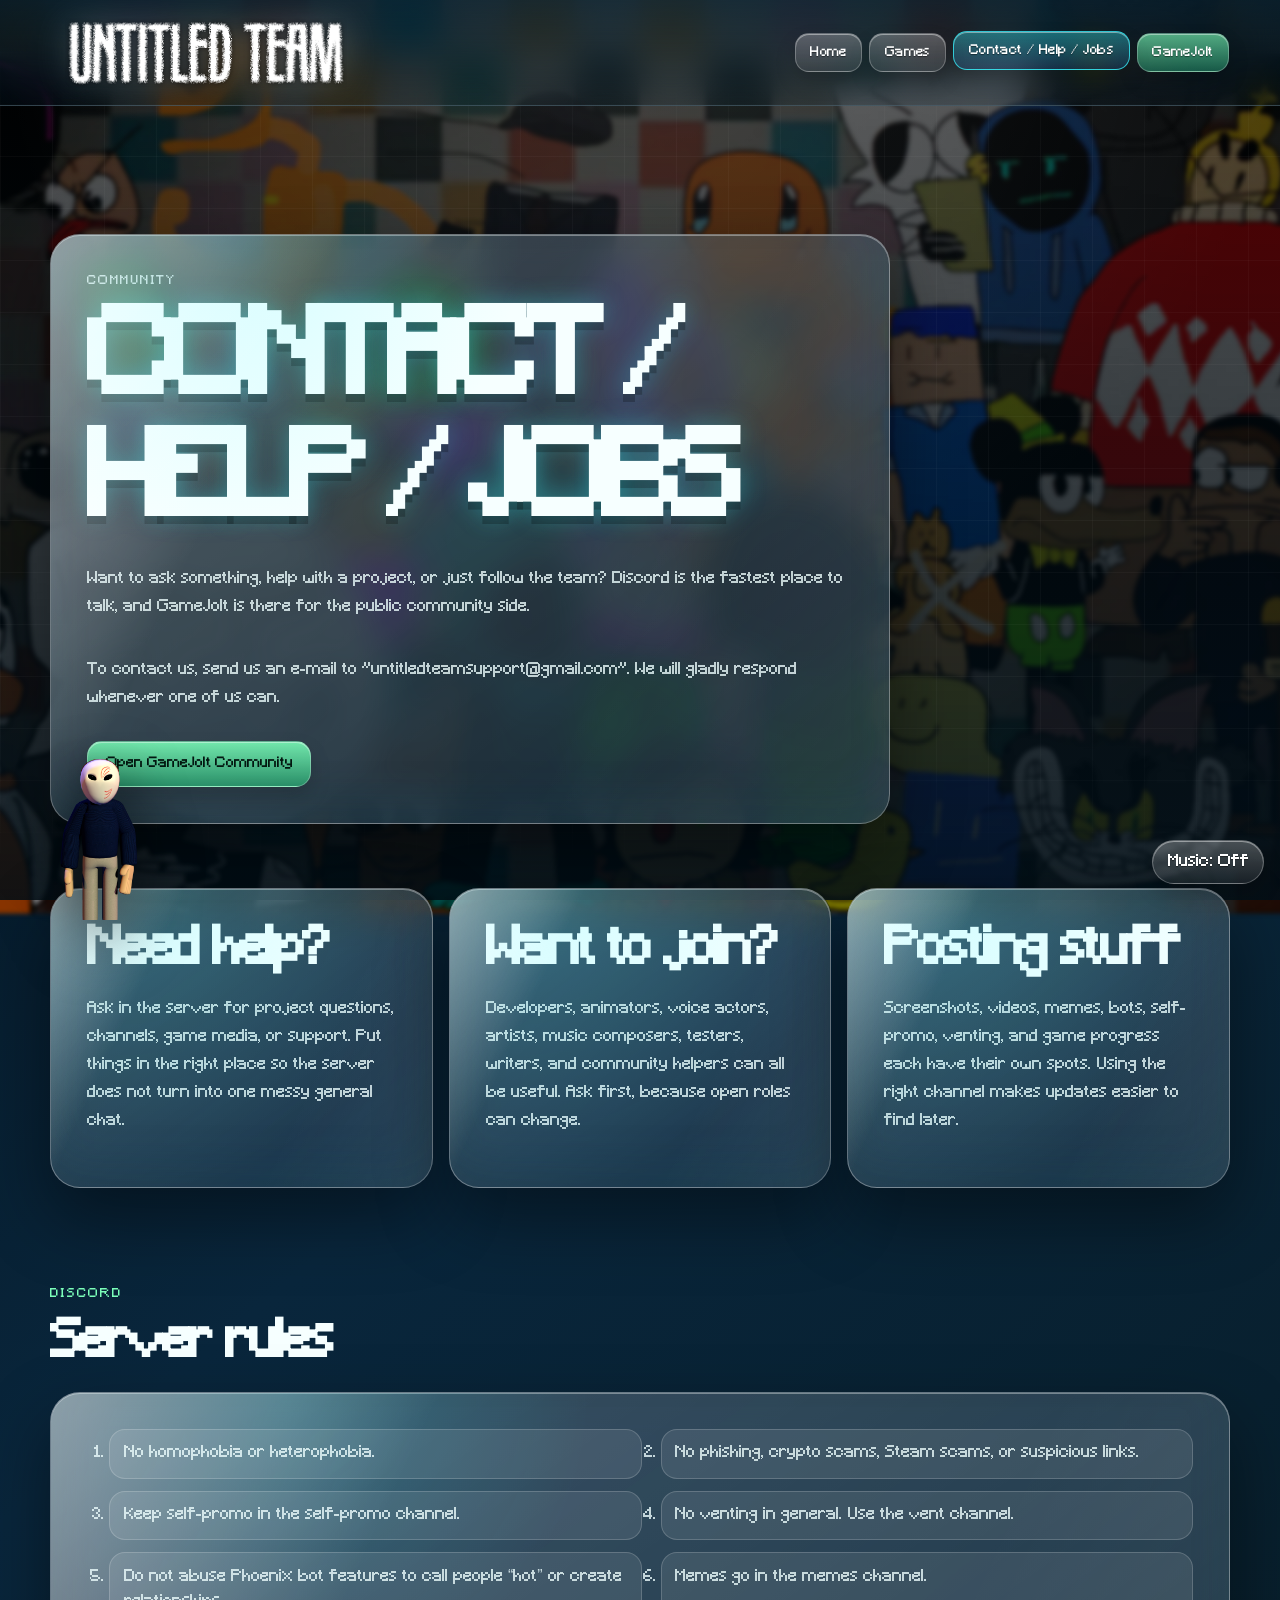
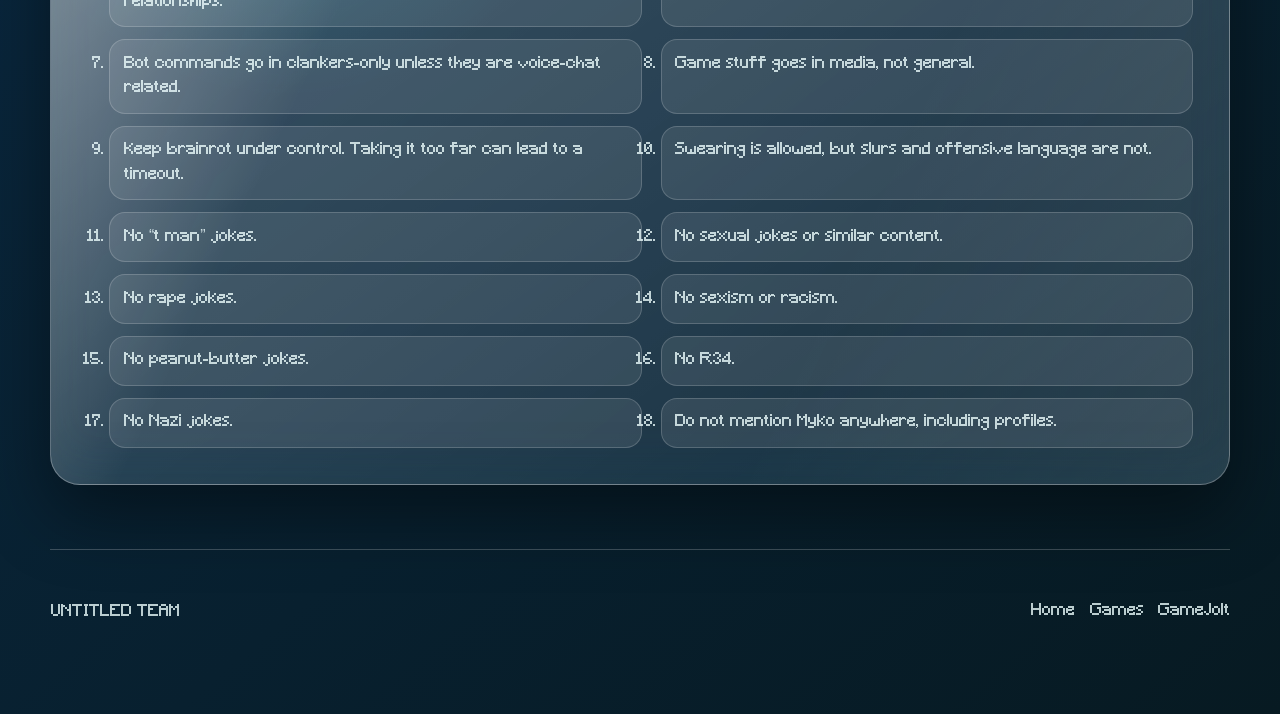
==== commit b83e5b57: "Update contact.html" ====
--- a/contact.html
+++ b/contact.html
@@ -94,7 +94,6 @@
       <a href="index.html">Home</a>
       <a href="games.html">Games</a>
       <a href="https://gamejolt.com/c/UntitledTeam-zemf3v/general" target="_blank" rel="noopener noreferrer">GameJolt</a>
-      <a href="https://discord.gg/DcvFrMw9Rr" target="_blank" rel="noopener noreferrer">Discord</a>
     </div>
   </footer>
 
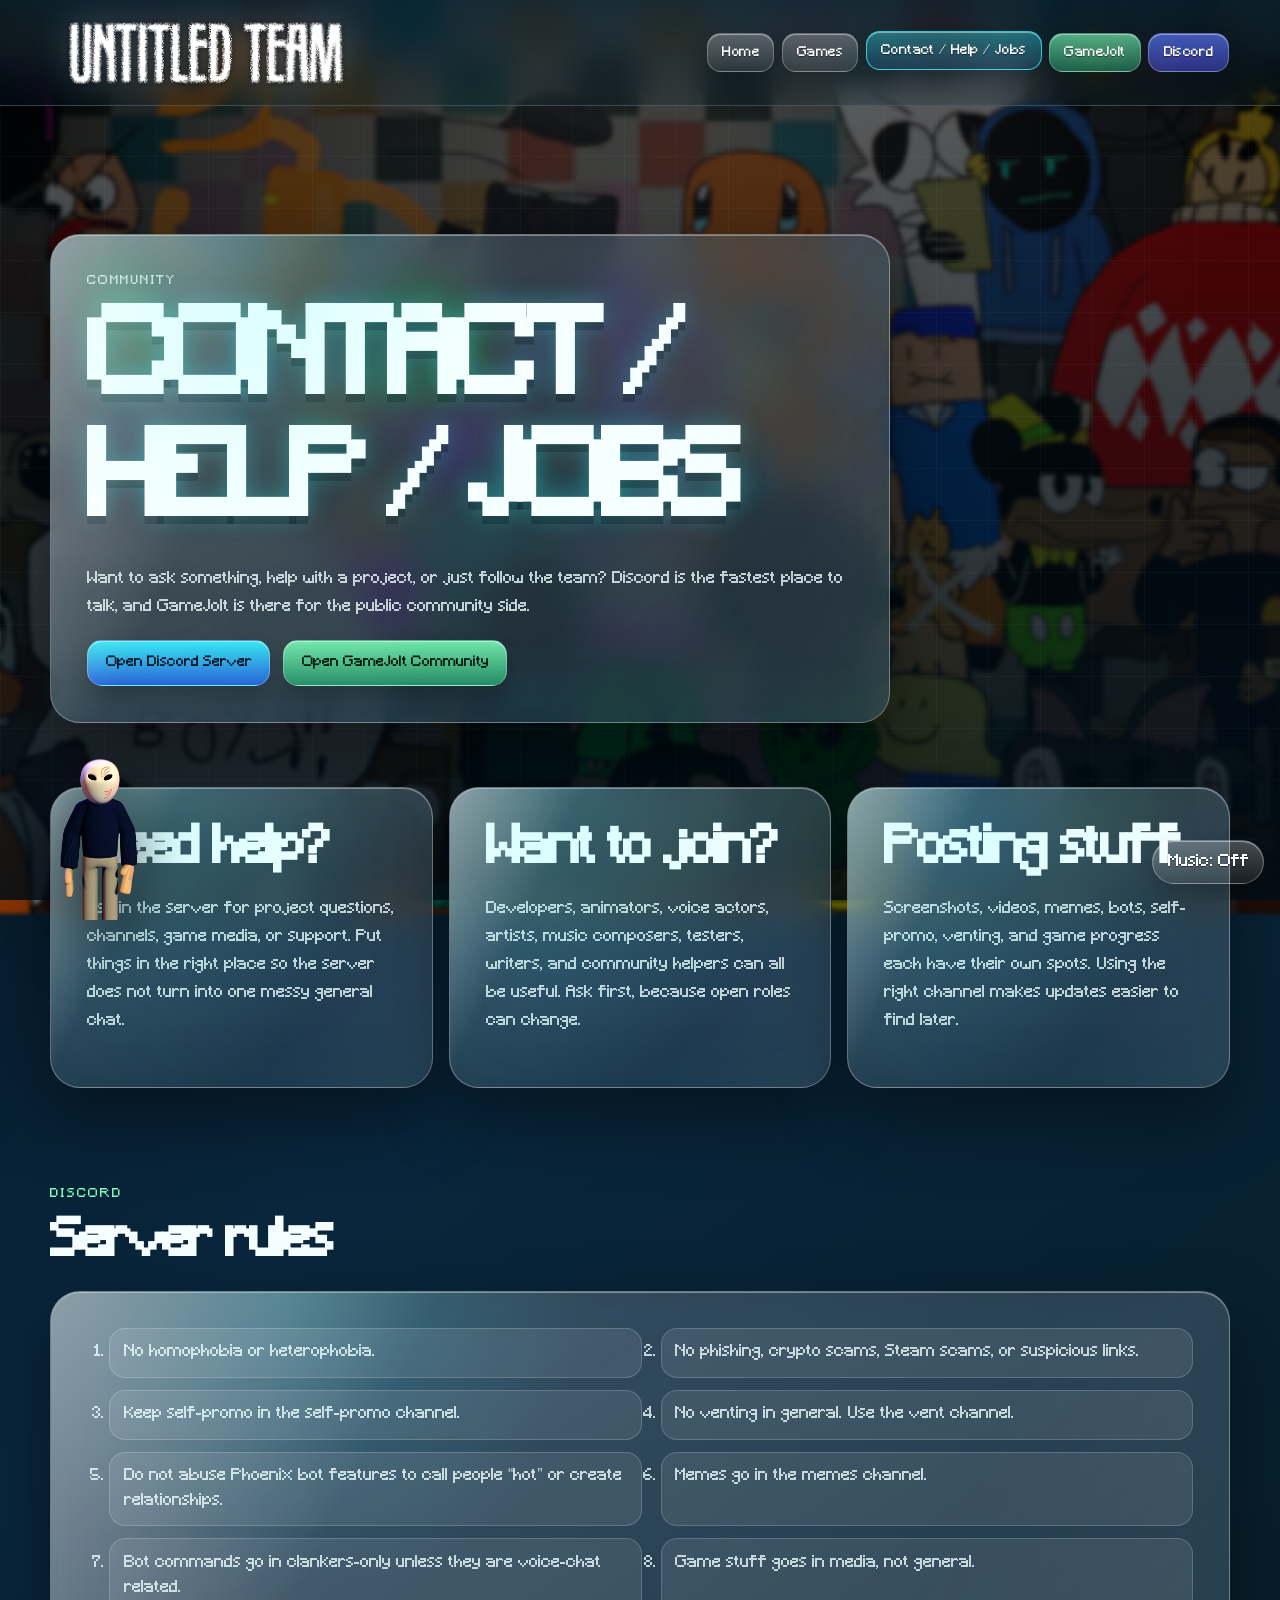
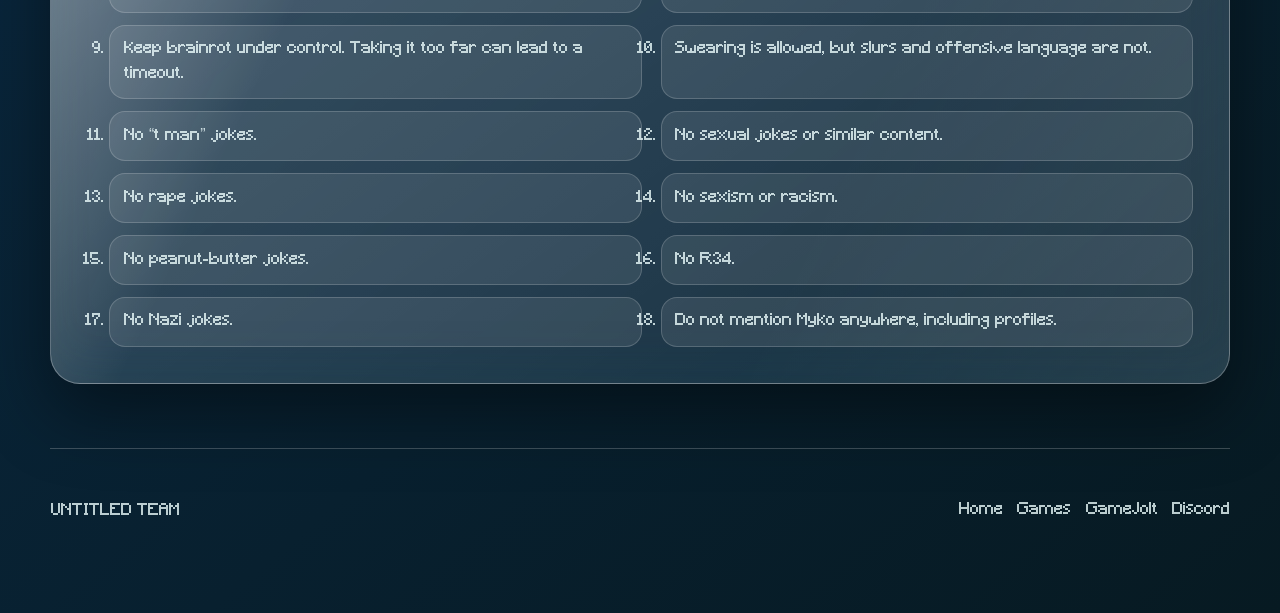
==== commit b20d6cdb: "game page update 2" ====
--- a/contact.html
+++ b/contact.html
@@ -24,6 +24,7 @@
       <a class="nav-link" href="games.html">Games</a>
       <a class="nav-link active" href="contact.html">Contact / Help / Jobs</a>
       <a class="community-link" href="https://gamejolt.com/c/UntitledTeam-zemf3v/general" target="_blank" rel="noopener noreferrer">GameJolt</a>
+      <a class="discord-link" href="https://discord.gg/DcvFrMw9Rr" target="_blank" rel="noopener noreferrer">Discord</a>
     </nav>
   </header>
 
@@ -34,7 +35,7 @@
         <h1>Contact / Help / Jobs</h1>
         <p>Want to ask something, help with a project, or just follow the team? Discord is the fastest place to talk, and GameJolt is there for the public community side.</p>
         <div class="hero-actions compact-actions">
-          <p>To contact us, send us an e-mail to "untitledteamsupport@gmail.com". We will gladly respond whenever one of us can. </p>
+          <a class="button primary" href="https://discord.gg/DcvFrMw9Rr" target="_blank" rel="noopener noreferrer">Open Discord Server</a>
           <a class="button gamejolt" href="https://gamejolt.com/c/UntitledTeam-zemf3v/general" target="_blank" rel="noopener noreferrer">Open GameJolt Community</a>
         </div>
       </div>
@@ -94,6 +95,7 @@
       <a href="index.html">Home</a>
       <a href="games.html">Games</a>
       <a href="https://gamejolt.com/c/UntitledTeam-zemf3v/general" target="_blank" rel="noopener noreferrer">GameJolt</a>
+      <a href="https://discord.gg/DcvFrMw9Rr" target="_blank" rel="noopener noreferrer">Discord</a>
     </div>
   </footer>
 
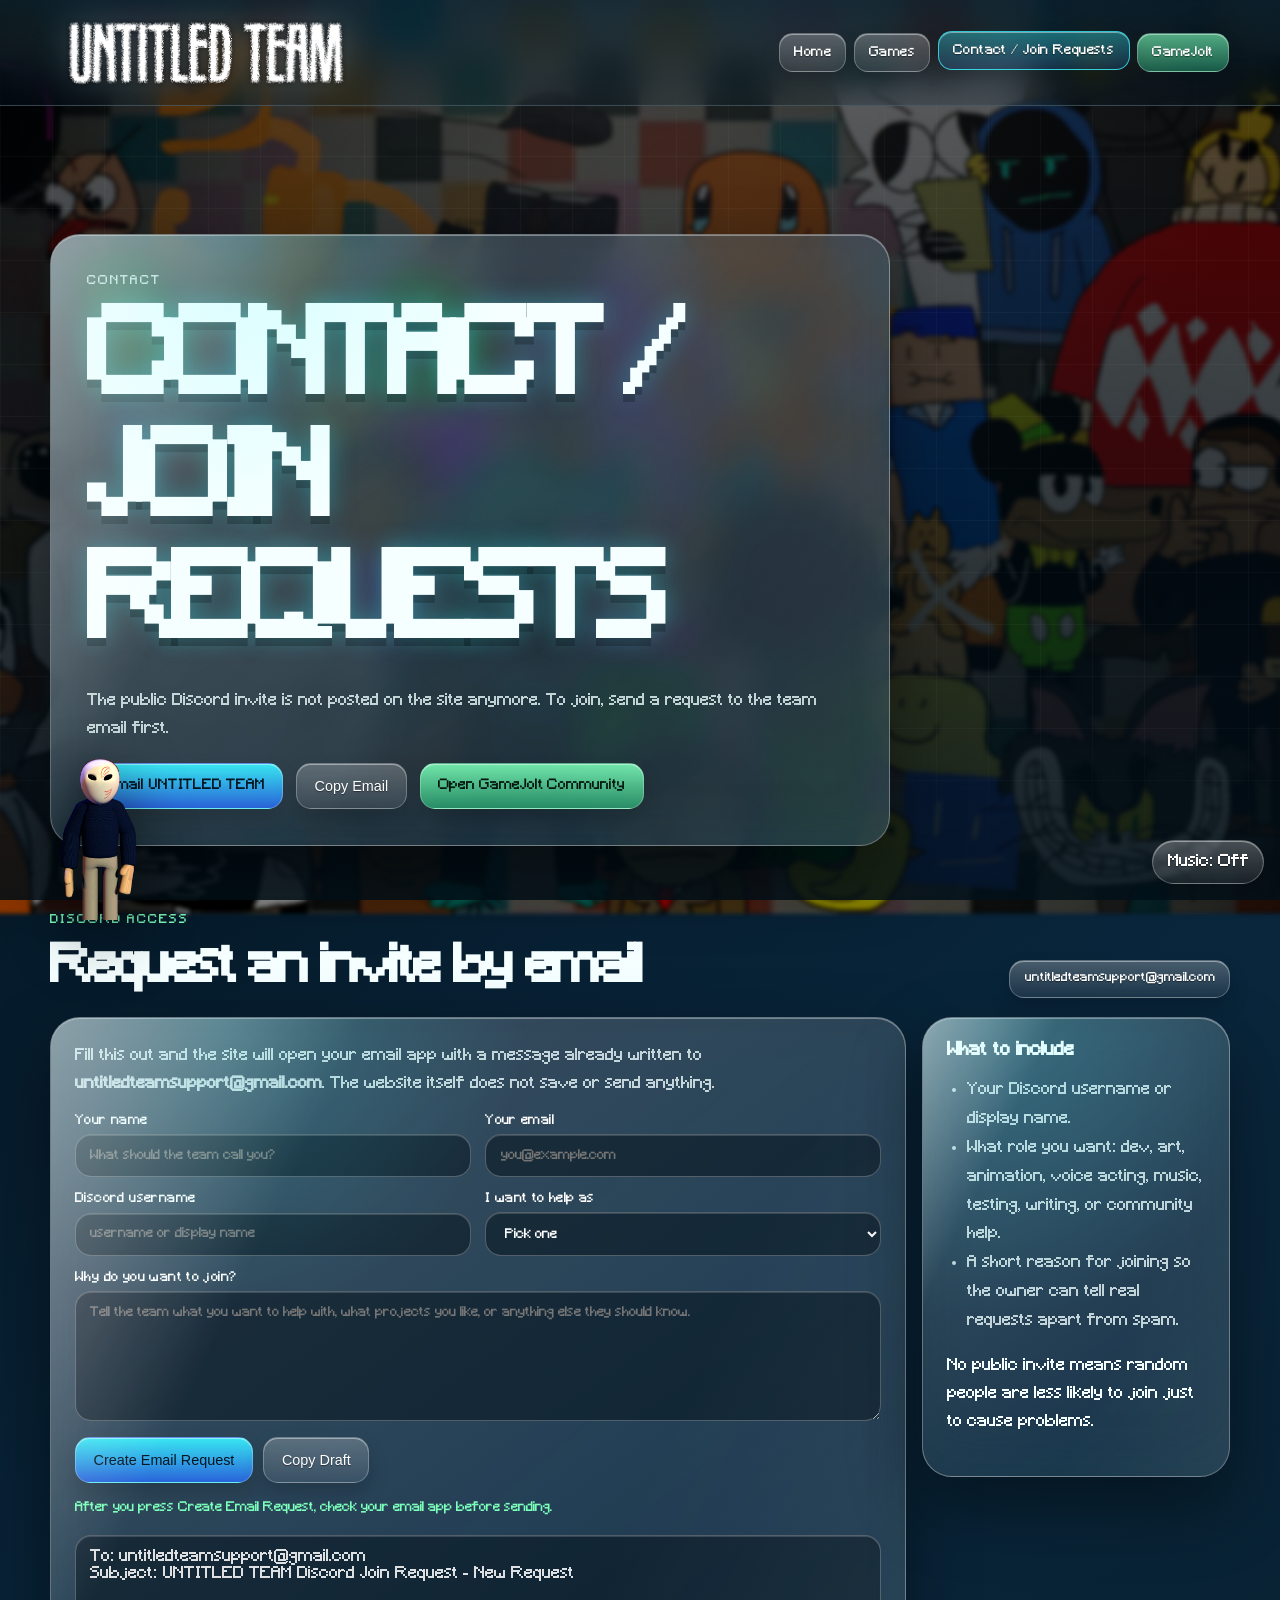
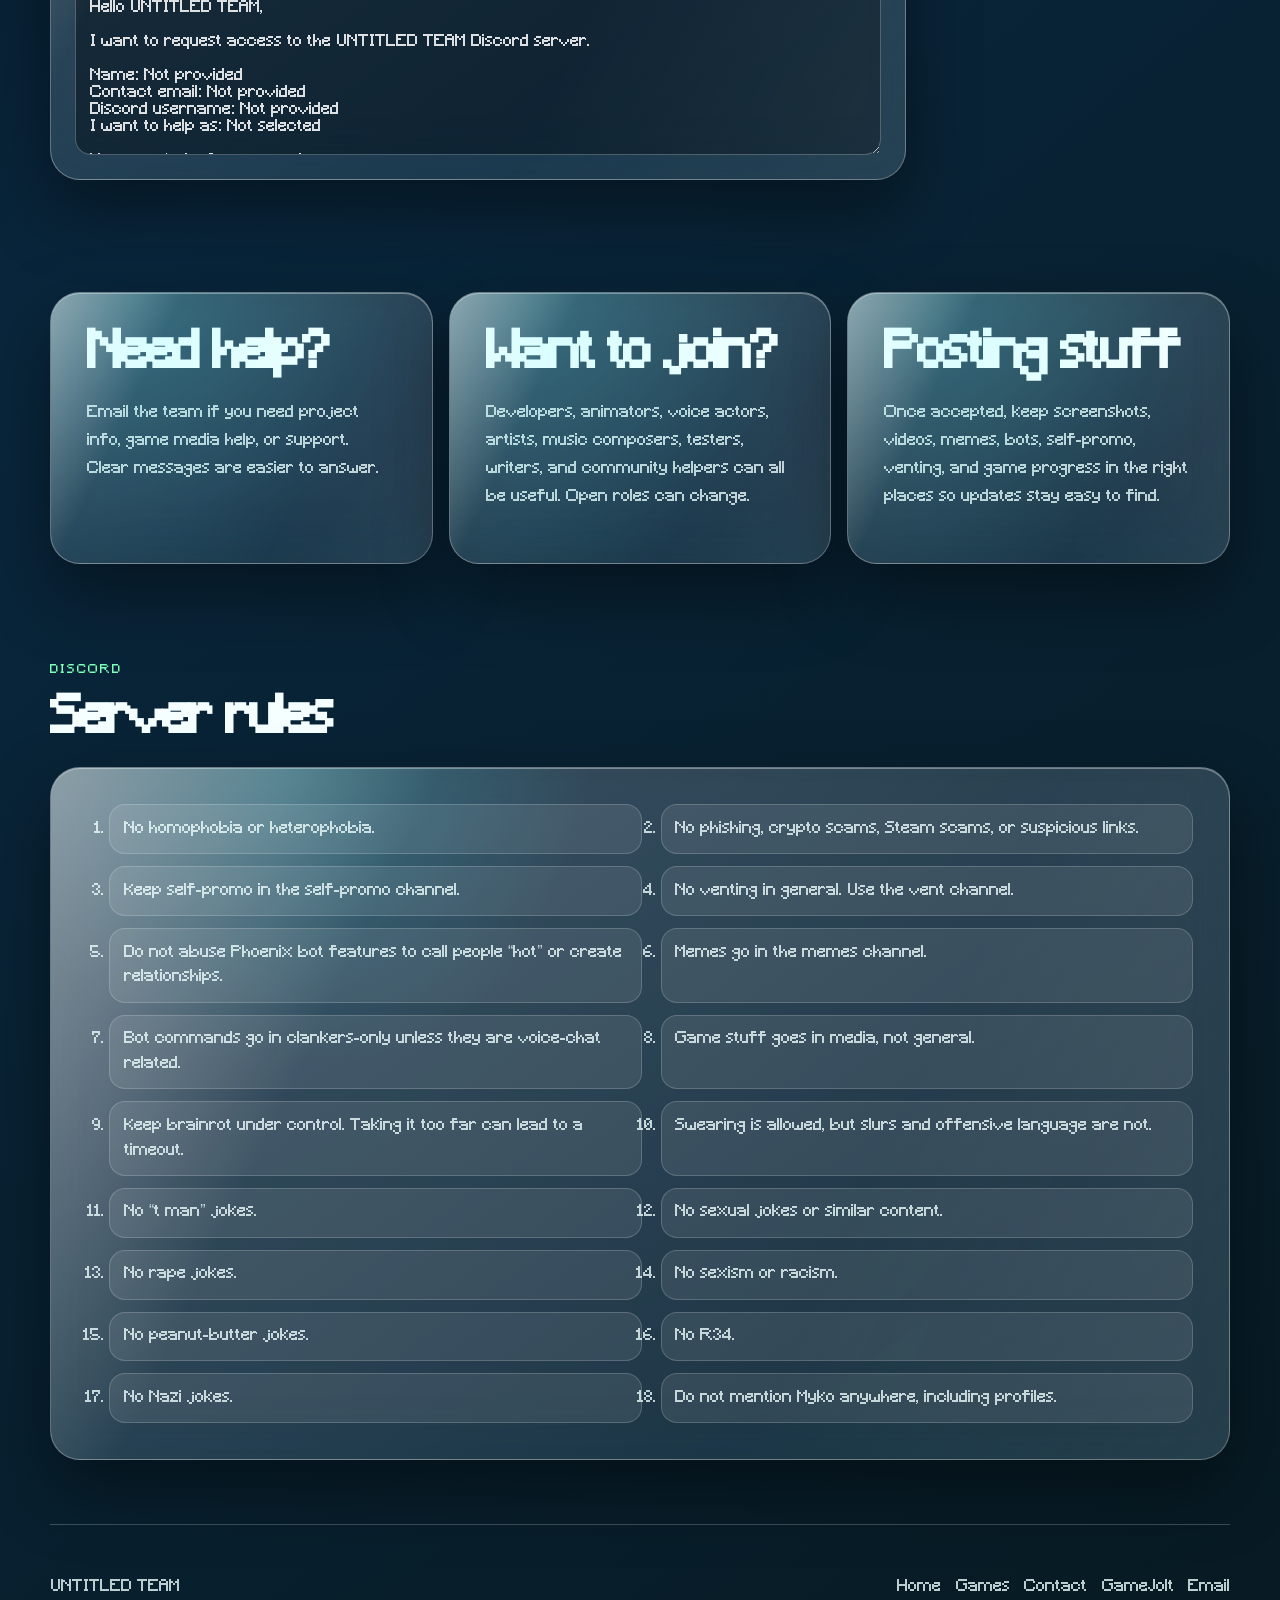
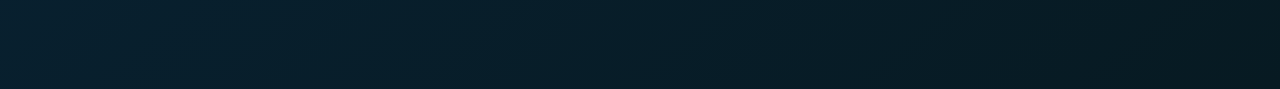
==== commit 0e96a295: "game update 3 & contact update" ====
--- a/contact.html
+++ b/contact.html
@@ -1,11 +1,9 @@
-<!doctype html>
-<html lang="en">
-<head>
+<html lang="en"><head>
   <meta charset="utf-8">
   <meta name="viewport" content="width=device-width, initial-scale=1">
-  <title>Contact / Help / Jobs | UNTITLED TEAM</title>
-  <meta name="description" content="Contact UNTITLED TEAM, find community links, read server rules, and check what roles may help the team.">
-  <link rel="preload" href="assets/Font/Main_Font_MCUIE.ttf" as="font" type="font/ttf" crossorigin>
+  <title>Contact / Join Requests | UNTITLED TEAM</title>
+  <meta name="description" content="Contact UNTITLED TEAM and request access to the Discord server by email.">
+  <link rel="preload" href="assets/Font/Main_Font_MCUIE.ttf" as="font" type="font/ttf" crossorigin="">
   <link rel="icon" href="assets/images/site_logo_2_scroll.png">
   <link rel="stylesheet" href="css/styles.css">
 </head>
@@ -13,46 +11,119 @@
   <div class="ambient-grid" aria-hidden="true"></div>
   <img class="corner-character" src="assets/images/the-creation_Left-bottm_C.png" alt="">
 
-  <header class="site-header" data-header>
+  <header class="site-header is-scrolled" data-header="">
     <a class="brand" href="index.html" aria-label="UNTITLED TEAM home">
       <img class="brand-main" src="assets/images/Site-logo_Main.png" alt="UNTITLED TEAM">
       <img class="brand-scroll" src="assets/images/site_logo_2_scroll.png" alt="UNTITLED TEAM">
     </a>
-    <button class="menu-toggle" type="button" data-menu-toggle aria-label="Open navigation">Menu</button>
-    <nav class="main-nav" data-nav>
+    <button class="menu-toggle" type="button" data-menu-toggle="" aria-label="Open navigation">Menu</button>
+    <nav class="main-nav" data-nav="">
       <a class="nav-link" href="index.html">Home</a>
       <a class="nav-link" href="games.html">Games</a>
-      <a class="nav-link active" href="contact.html">Contact / Help / Jobs</a>
+      <a class="nav-link active" href="contact.html">Contact / Join Requests</a>
       <a class="community-link" href="https://gamejolt.com/c/UntitledTeam-zemf3v/general" target="_blank" rel="noopener noreferrer">GameJolt</a>
-      <a class="discord-link" href="https://discord.gg/DcvFrMw9Rr" target="_blank" rel="noopener noreferrer">Discord</a>
     </nav>
   </header>
 
   <main>
     <section class="sub-hero contact-hero">
       <div class="glass-panel page-title-card">
-        <p class="eyebrow">Community</p>
-        <h1>Contact / Help / Jobs</h1>
-        <p>Want to ask something, help with a project, or just follow the team? Discord is the fastest place to talk, and GameJolt is there for the public community side.</p>
+        <p class="eyebrow">Contact</p>
+        <h1>Contact / Join Requests</h1>
+        <p>The public Discord invite is not posted on the site anymore. To join, send a request to the team email first.</p>
         <div class="hero-actions compact-actions">
-          <a class="button primary" href="https://discord.gg/DcvFrMw9Rr" target="_blank" rel="noopener noreferrer">Open Discord Server</a>
+          <a class="button primary" href="mailto:untitledteamsupport@gmail.com?subject=UNTITLED%20TEAM%20Discord%20Join%20Request">Email UNTITLED TEAM</a>
+          <button class="button ghost" type="button" data-copy-support-email="">Copy Email</button>
           <a class="button gamejolt" href="https://gamejolt.com/c/UntitledTeam-zemf3v/general" target="_blank" rel="noopener noreferrer">Open GameJolt Community</a>
         </div>
+      </div>
+    </section>
+
+    <section class="section-shell join-request-section" id="join-request">
+      <div class="section-heading with-action">
+        <div>
+          <p class="eyebrow">Discord access</p>
+          <h2>Request an invite by email</h2>
+        </div>
+        <a class="button small" href="mailto:untitledteamsupport@gmail.com">untitledteamsupport@gmail.com</a>
+      </div>
+
+      <div class="contact-request-layout">
+        <form class="glass-panel join-request-card contact-form" data-join-form="">
+          <p class="form-intro">Fill this out and the site will open your email app with a message already written to <strong>untitledteamsupport@gmail.com</strong>. The website itself does not save or send anything.</p>
+
+          <div class="form-grid">
+            <label class="field">
+              <span>Your name</span>
+              <input type="text" name="name" autocomplete="name" placeholder="What should the team call you?" required>
+            </label>
+
+            <label class="field">
+              <span>Your email</span>
+              <input type="email" name="email" autocomplete="email" placeholder="you@example.com" required>
+            </label>
+
+            <label class="field">
+              <span>Discord username</span>
+              <input type="text" name="discord" placeholder="username or display name">
+            </label>
+
+            <label class="field">
+              <span>I want to help as</span>
+              <select name="role">
+                <option value="">Pick one</option>
+                <option>Developer</option>
+                <option>Artist</option>
+                <option>Animator</option>
+                <option>Voice Actor</option>
+                <option>Music Composer</option>
+                <option>Tester</option>
+                <option>Writer</option>
+                <option>Community Helper</option>
+                <option>Fan / Supporter</option>
+                <option>Other</option>
+              </select>
+            </label>
+
+            <label class="field full">
+              <span>Why do you want to join?</span>
+              <textarea name="message" rows="7" placeholder="Tell the team what you want to help with, what projects you like, or anything else they should know." required></textarea>
+            </label>
+          </div>
+
+          <div class="form-actions">
+            <button class="button primary" type="submit">Create Email Request</button>
+            <button class="button ghost" type="button" data-copy-email-draft="">Copy Draft</button>
+          </div>
+
+          <p class="form-status" data-join-status="">After you press Create Email Request, check your email app before sending.</p>
+          <textarea class="email-preview" data-email-preview="" readonly aria-label="Generated email preview"></textarea>
+        </form>
+
+        <aside class="glass-panel contact-side-card">
+          <h3>What to include</h3>
+          <ul>
+            <li>Your Discord username or display name.</li>
+            <li>What role you want: dev, art, animation, voice acting, music, testing, writing, or community help.</li>
+            <li>A short reason for joining so the owner can tell real requests apart from spam.</li>
+          </ul>
+          <p>No public invite means random people are less likely to join just to cause problems.</p>
+        </aside>
       </div>
     </section>
 
     <section class="section-shell contact-grid" id="jobs">
       <article class="glass-panel info-card">
         <h2>Need help?</h2>
-        <p>Ask in the server for project questions, channels, game media, or support. Put things in the right place so the server does not turn into one messy general chat.</p>
+        <p>Email the team if you need project info, game media help, or support. Clear messages are easier to answer.</p>
       </article>
       <article class="glass-panel info-card">
         <h2>Want to join?</h2>
-        <p>Developers, animators, voice actors, artists, music composers, testers, writers, and community helpers can all be useful. Ask first, because open roles can change.</p>
+        <p>Developers, animators, voice actors, artists, music composers, testers, writers, and community helpers can all be useful. Open roles can change.</p>
       </article>
       <article class="glass-panel info-card">
         <h2>Posting stuff</h2>
-        <p>Screenshots, videos, memes, bots, self-promo, venting, and game progress each have their own spots. Using the right channel makes updates easier to find later.</p>
+        <p>Once accepted, keep screenshots, videos, memes, bots, self-promo, venting, and game progress in the right places so updates stay easy to find.</p>
       </article>
     </section>
 
@@ -86,19 +157,19 @@
     </section>
   </main>
 
-  <button class="music-toggle" type="button" data-music-toggle aria-label="Toggle background music">Music: Off</button>
-  <audio data-bg-audio loop preload="none" src="assets/Audio/BG_Music.mp3"></audio>
+  <button class="music-toggle" type="button" data-music-toggle="" aria-label="Toggle background music">Music: Off</button>
+  <audio data-bg-audio="" loop="" preload="none" src="assets/Audio/BG_Music.mp3"></audio>
 
   <footer class="site-footer">
     <p>UNTITLED TEAM</p>
     <div>
       <a href="index.html">Home</a>
       <a href="games.html">Games</a>
+      <a href="contact.html">Contact</a>
       <a href="https://gamejolt.com/c/UntitledTeam-zemf3v/general" target="_blank" rel="noopener noreferrer">GameJolt</a>
-      <a href="https://discord.gg/DcvFrMw9Rr" target="_blank" rel="noopener noreferrer">Discord</a>
+      <a href="mailto:untitledteamsupport@gmail.com">Email</a>
     </div>
   </footer>
 
   <script src="js/main.js"></script>
-</body>
-</html>
+</body></html>
--- a/css/styles.css
+++ b/css/styles.css
@@ -997,3 +997,105 @@
     overflow: auto;
   }
 }
+
+
+/* Contact email / join request system */
+.contact-request-layout {
+  display: grid;
+  grid-template-columns: minmax(0, 1fr) minmax(260px, 0.36fr);
+  gap: 1rem;
+  align-items: start;
+}
+
+.join-request-card,
+.contact-side-card {
+  padding: clamp(1rem, 2.4vw, 1.5rem);
+}
+
+.form-intro {
+  margin-top: 0;
+  color: var(--muted);
+}
+
+.form-grid {
+  display: grid;
+  grid-template-columns: repeat(2, minmax(0, 1fr));
+  gap: 0.9rem;
+}
+
+.field {
+  display: grid;
+  gap: 0.4rem;
+  font-size: 0.82rem;
+  color: var(--muted);
+}
+
+.field.full {
+  grid-column: 1 / -1;
+}
+
+.field span {
+  color: #ffffff;
+  letter-spacing: 0.03em;
+}
+
+.field input,
+.field select,
+.field textarea,
+.email-preview {
+  width: 100%;
+  border: 1px solid rgba(255, 255, 255, 0.26);
+  border-radius: 16px;
+  padding: 0.85rem 0.9rem;
+  color: #ffffff;
+  background: rgba(0, 13, 22, 0.48);
+  box-shadow: inset 0 1px 0 rgba(255, 255, 255, 0.16);
+  font: inherit;
+  outline: none;
+}
+
+.field textarea,
+.email-preview {
+  resize: vertical;
+  min-height: 130px;
+}
+
+.field input:focus,
+.field select:focus,
+.field textarea:focus,
+.email-preview:focus {
+  border-color: rgba(57, 245, 255, 0.78);
+  box-shadow: inset 0 1px 0 rgba(255, 255, 255, 0.22), 0 0 0 3px rgba(57, 245, 255, 0.16);
+}
+
+.form-actions {
+  display: flex;
+  flex-wrap: wrap;
+  gap: 0.65rem;
+  margin-top: 1rem;
+}
+
+.form-status {
+  margin: 0.9rem 0;
+  color: var(--green);
+  font-size: 0.82rem;
+}
+
+.email-preview {
+  min-height: 220px;
+  color: rgba(255, 255, 255, 0.86);
+}
+
+.contact-side-card ul {
+  margin: 1rem 0;
+  padding-left: 1.25rem;
+  color: var(--muted);
+  line-height: 1.8;
+}
+
+@media (max-width: 840px) {
+  .contact-request-layout,
+  .form-grid {
+    grid-template-columns: 1fr;
+  }
+}
